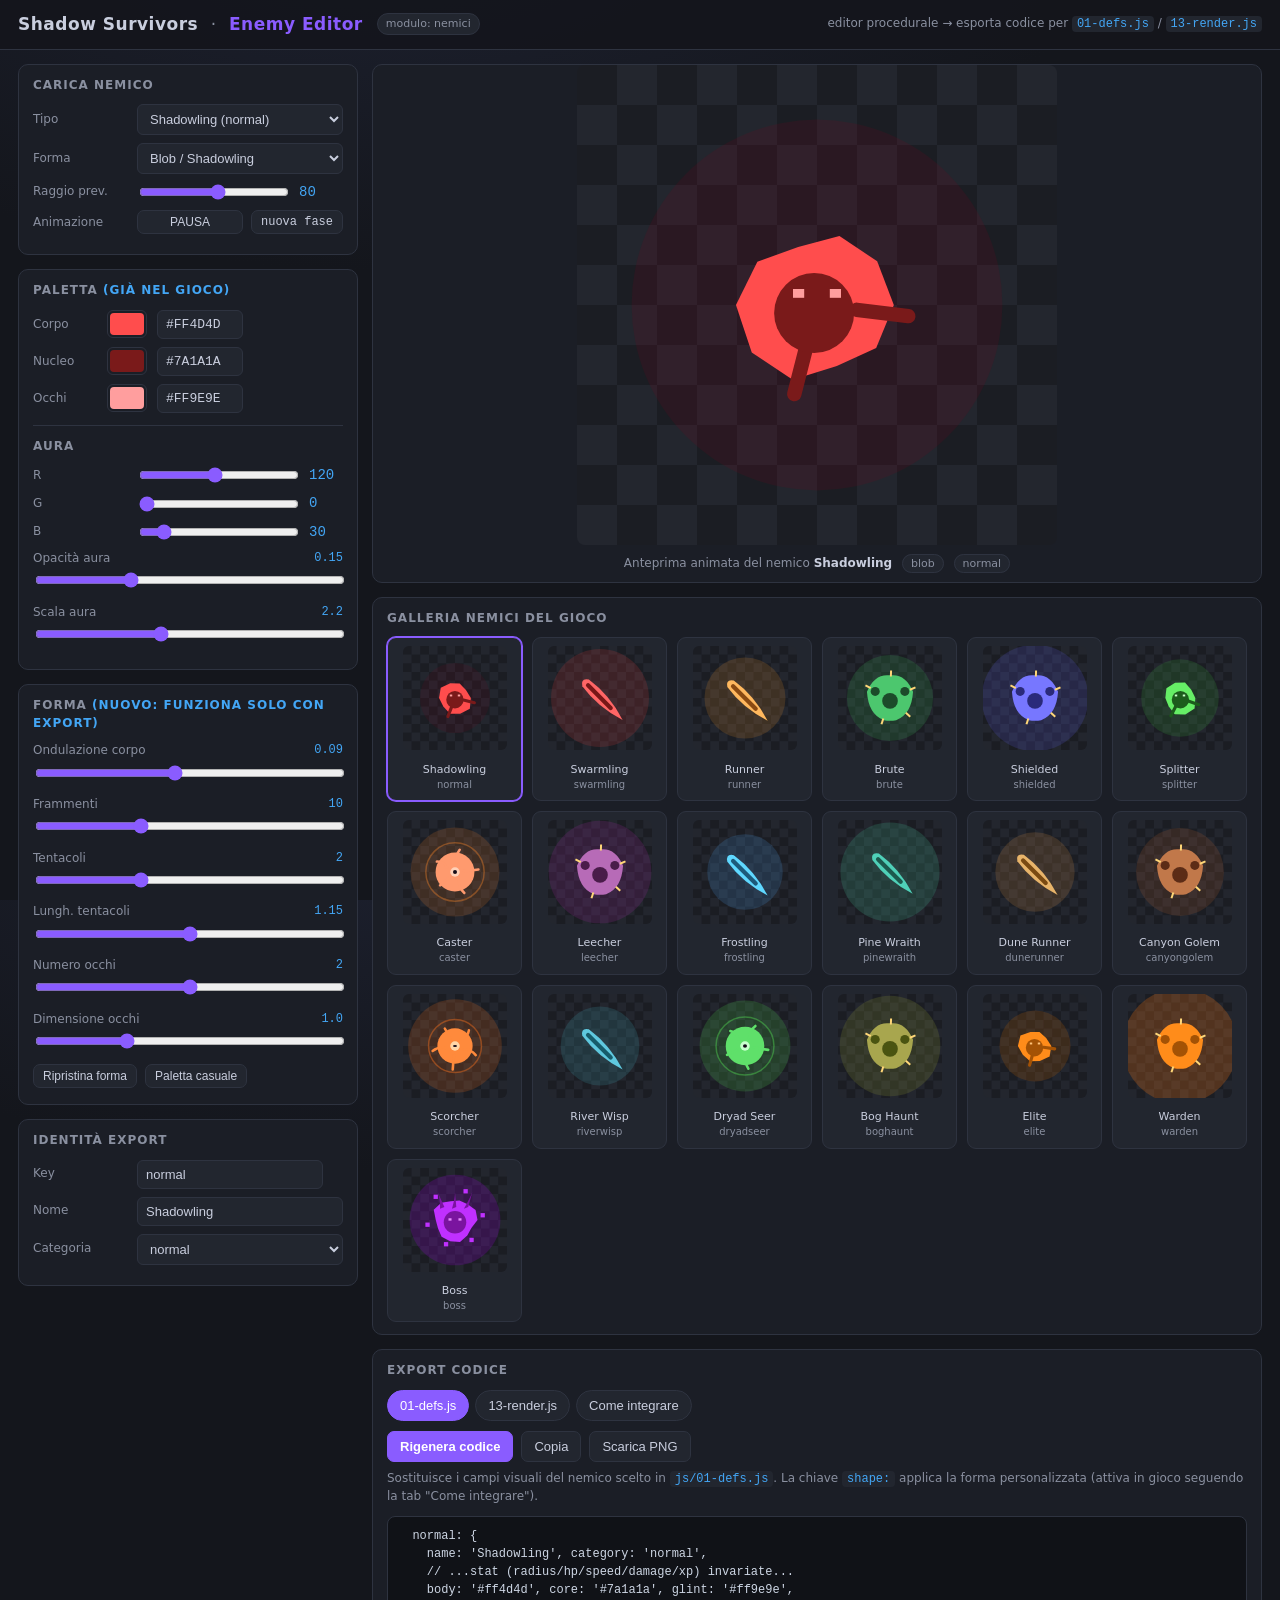
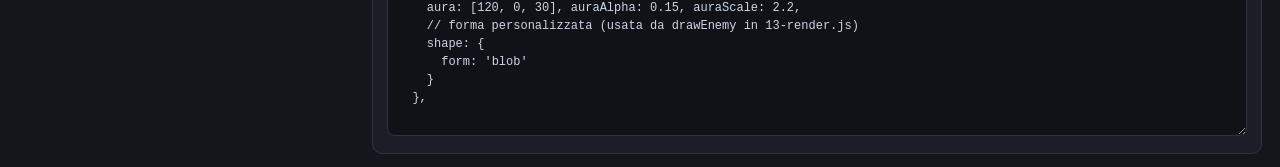
==== enemy-editor.html @ 4f344e2a "Current game build: stutter fixes, biome light tween, tree hitboxes, passive rework" ====
<!DOCTYPE html>
<html lang="it">
<head>
<meta charset="UTF-8">
<meta name="viewport" content="width=device-width, initial-scale=1.0">
<title>Shadow Survivors — Enemy Editor</title>
<style>
  :root {
    --bg: #14161c;
    --panel: #1b1e26;
    --panel2: #22262f;
    --line: #2e3340;
    --text: #c9cede;
    --dim: #8a90a0;
    --accent: #8a5cff;
    --accent2: #43a6f5;
    --good: #4cc76e;
  }
  * { box-sizing: border-box; }
  html, body { margin: 0; height: 100%; }
  body {
    background: radial-gradient(1200px 600px at 30% -10%, #1d2130, var(--bg) 60%);
    color: var(--text);
    font: 14px/1.45 "Segoe UI", system-ui, sans-serif;
  }
  header {
    display: flex; align-items: center; gap: 14px; flex-wrap: wrap;
    padding: 12px 18px;
    border-bottom: 1px solid var(--line);
    background: rgba(20,22,28,.9);
    position: sticky; top: 0; z-index: 5;
  }
  header h1 { font-size: 17px; margin: 0; font-weight: 600; letter-spacing: .5px; }
  header h1 .sep { color: var(--dim); font-weight: 400; margin: 0 6px; }
  header h1 em { font-style: normal; color: var(--accent); }
  .grow { flex: 1; }
  main { display: grid; grid-template-columns: 340px 1fr; gap: 14px; padding: 14px 18px; }
  @media (max-width: 1000px) { main { grid-template-columns: 1fr; } }
  .panel {
    background: var(--panel);
    border: 1px solid var(--line);
    border-radius: 10px;
    padding: 12px 14px;
  }
  .panel h2 {
    font-size: 12px; text-transform: uppercase; letter-spacing: 1px;
    color: var(--dim); margin: 0 0 10px; font-weight: 600;
  }
  .panel h2 b { color: var(--accent2); }
  .col-left { display: flex; flex-direction: column; gap: 14px; }
  label { display: flex; align-items: center; gap: 8px; font-size: 13px; color: var(--dim); }
  select, input[type=text], input[type=number] {
    background: var(--panel2); color: var(--text);
    border: 1px solid var(--line); border-radius: 6px;
    padding: 6px 8px; font-size: 13px; outline: none;
  }
  select:focus, input:focus { border-color: var(--accent); }
  select { min-width: 0; flex: 1; }
  .row { display: flex; gap: 8px; align-items: center; margin-bottom: 8px; }
  button {
    background: var(--panel2); color: var(--text);
    border: 1px solid var(--line); border-radius: 7px;
    padding: 7px 12px; font-size: 13px; cursor: pointer;
    transition: background .15s, border-color .15s;
  }
  button:hover { border-color: var(--accent); background: #292e3a; }
  button.primary { background: var(--accent); border-color: var(--accent); color: #fff; font-weight: 600; }
  button.primary:hover { filter: brightness(1.12); }
  button.small { padding: 4px 9px; font-size: 12px; }
  .color-row { display: flex; align-items: center; gap: 10px; margin-bottom: 8px; }
  .color-row .swatch { flex: 0 0 auto; }
  .color-row .hex { width: 86px; font-family: Consolas, monospace; text-transform: uppercase; }
  .color-row .name { width: 64px; flex: 0 0 auto; font-size: 12px; color: var(--dim); }
  input[type=color] {
    width: 40px; height: 28px; border: 1px solid var(--line); border-radius: 6px;
    background: transparent; padding: 0; cursor: pointer;
  }
  input[type=color]::-webkit-color-swatch-wrapper { padding: 2px; }
  input[type=color]::-webkit-color-swatch { border: none; border-radius: 4px; }
  .slider-row { margin-bottom: 10px; }
  .slider-row .top { display: flex; justify-content: space-between; font-size: 12px; color: var(--dim); margin-bottom: 3px; }
  .slider-row .top .val { color: var(--accent2); font-family: Consolas, monospace; }
  input[type=range] { width: 100%; accent-color: var(--accent); }
  .row .label { min-width: 96px; font-size: 12px; color: var(--dim); }
  .stage {
    background: var(--panel);
    border: 1px solid var(--line); border-radius: 10px;
    display: flex; flex-direction: column; align-items: center; gap: 10px;
  }
  #preview { border-radius: 8px; max-width: 100%; touch-action: none; }
  .stage-info { font-size: 12px; color: var(--dim); padding-bottom: 10px; }
  .stage-info b { color: var(--text); }
  .gallery { display: grid; grid-template-columns: repeat(auto-fill, minmax(120px, 1fr)); gap: 10px; }
  .gcell {
    background: var(--panel2); border: 1px solid var(--line); border-radius: 9px;
    padding: 8px; text-align: center; cursor: pointer; transition: border-color .15s;
  }
  .gcell:hover { border-color: var(--accent); }
  .gcell.sel { border-color: var(--accent); box-shadow: 0 0 0 1px var(--accent); }
  .gcell canvas { border-radius: 6px; width: 104px; height: 104px; }
  .gcell .nm { font-size: 11px; margin-top: 6px; color: var(--text); }
  .gcell .kt { font-size: 10px; color: var(--dim); }
  textarea.code {
    width: 100%; min-height: 220px; resize: vertical;
    background: #101217; color: #cdd6e4;
    border: 1px solid var(--line); border-radius: 8px;
    font: 12px/1.5 Consolas, "Cascadia Mono", monospace; padding: 10px;
  }
  textarea.code.big { min-height: 420px; }
  .tabs { display: flex; gap: 6px; margin-bottom: 10px; flex-wrap: wrap; }
  .tabs button { border-radius: 20px; }
  .tabs button.on { background: var(--accent); border-color: var(--accent); color: #fff; }
  .hint { font-size: 12px; color: var(--dim); margin: 6px 0 10px; }
  .hint code { color: var(--accent2); background: var(--panel2); padding: 1px 5px; border-radius: 4px; }
  .divider { height: 1px; background: var(--line); margin: 12px 0; }
  .badge { font-size: 11px; padding: 2px 8px; border-radius: 20px; background: var(--panel2); border: 1px solid var(--line); color: var(--dim); }
  .badge.on { color: #fff; background: var(--accent); border-color: var(--accent); }
  .set { display: flex; flex-wrap: wrap; gap: 8px; margin: 8px 0 4px; }
  .checks { display: flex; gap: 16px; margin: 6px 0; }
  .checks label { font-size: 12px; }
  .tools { display: flex; gap: 6px; flex-wrap: wrap; }
  .tools button { border-radius: 18px; padding: 5px 11px; font-size: 12px; }
  .tools button.on { background: var(--accent); border-color: var(--accent); color: #fff; }
  #phaseBtn { font-family: Consolas, monospace; }
</style>
</head>
<body>

<header>
  <h1>Shadow Survivors <span class="sep">·</span> <em>Enemy Editor</em></h1>
  <span class="badge">modulo: nemici</span>
  <span class="grow"></span>
  <span class="hint" style="margin:0">editor procedurale → esporta codice per <code>01-defs.js</code> / <code>13-render.js</code></span>
</header>

<main>
  <!-- ============ LEFT: CONTROLS ============ -->
  <div class="col-left">

    <div class="panel">
      <h2>Carica nemico</h2>
      <div class="row">
        <span class="label">Tipo</span>
        <select id="enemySel"></select>
      </div>
      <div class="row">
        <span class="label">Forma</span>
        <select id="formSel">
          <option value="blob">Blob / Shadowling</option>
          <option value="fast">Velocista (Stalker)</option>
          <option value="tank">Tank / Warden</option>
          <option value="ranged">Caster (Shade)</option>
          <option value="boss">Boss (Shadow Lord)</option>
          <option value="custom">Disegno libero (punti + cerchi)</option>
        </select>
      </div>
      <div class="row">
        <span class="label">Raggio prev.</span>
        <input id="radiusRange" type="range" min="24" max="130" step="1" value="80" style="flex:1">
        <span class="val" id="radiusVal" style="color:var(--accent2);font-family:Consolas,monospace;width:44px"></span>
      </div>
      <div class="row">
        <span class="label">Animazione</span>
        <button id="pauseBtn" class="small" style="flex:1">PAUSA</button>
        <button id="phaseBtn" class="small">nuova fase</button>
      </div>
    </div>

    <div class="panel">
      <h2>Paletta <b>(già nel gioco)</b></h2>
      <div class="color-row">
        <span class="name">Corpo</span>
        <input type="color" id="cBody"><input type="text" class="hex" id="hBody" maxlength="9">
      </div>
      <div class="color-row">
        <span class="name">Nucleo</span>
        <input type="color" id="cCore"><input type="text" class="hex" id="hCore" maxlength="9">
      </div>
      <div class="color-row">
        <span class="name">Occhi</span>
        <input type="color" id="cGlint"><input type="text" class="hex" id="hGlint" maxlength="9">
      </div>

      <div class="divider"></div>
      <h2>Aura</h2>
      <div class="row">
        <span class="label">R</span>
        <input id="aR" type="range" min="0" max="255" step="1" style="flex:1"><span class="val" id="aRV" style="font-family:Consolas,monospace;color:var(--accent2);width:34px"></span>
      </div>
      <div class="row">
        <span class="label">G</span>
        <input id="aG" type="range" min="0" max="255" step="1" style="flex:1"><span class="val" id="aGV" style="font-family:Consolas,monospace;color:var(--accent2);width:34px"></span>
      </div>
      <div class="row">
        <span class="label">B</span>
        <input id="aB" type="range" min="0" max="255" step="1" style="flex:1"><span class="val" id="aBV" style="font-family:Consolas,monospace;color:var(--accent2);width:34px"></span>
      </div>
      <div class="slider-row">
        <div class="top"><span>Opacità aura</span><span class="val" id="aAlphaV"></span></div>
        <input id="aAlpha" type="range" min="0" max="0.5" step="0.01" value="0.18">
      </div>
      <div class="slider-row">
        <div class="top"><span>Scala aura</span><span class="val" id="aScaleV"></span></div>
        <input id="aScale" type="range" min="1" max="4" step="0.1" value="2.2">
      </div>
    </div>

    <div class="panel" id="shapePanel">
      <h2>Forma <b>(nuovo: funziona solo con export)</b></h2>
      <div id="shapeCtrls"></div>
      <div class="set">
        <button id="resetFormBtn" class="small">Ripristina forma</button>
        <button id="randPalBtn" class="small">Paletta casuale</button>
      </div>
    </div>

    <div class="panel" id="designPanel" style="display:none">
      <h2>Disegno libero <b>(punti + forme)</b></h2>
      <div class="tools">
        <button data-tool="select" class="tool on">Sposta</button>
        <button data-tool="poly" class="tool">Aggiungi punto</button>
        <button data-tool="circle" class="tool">Cerchio</button>
        <button data-tool="ellipse" class="tool">Ellisse</button>
        <button data-tool="erase" class="tool">Cancella</button>
      </div>
      <div class="row" style="margin-top:10px">
        <span class="label">Snap griglia</span>
        <select id="snapSel" style="flex:1">
          <option value="0">No</option>
          <option value="0.1">0.1</option>
          <option value="0.25" selected>0.25</option>
          <option value="0.5">0.5</option>
        </select>
      </div>
      <div class="row">
        <span class="label">Liscio</span>
        <select id="smoothSel" style="flex:1">
          <option value="0">Spigoloso</option>
          <option value="1" selected>Morbido</option>
          <option value="2">Molto morbido</option>
        </select>
      </div>
      <div class="set">
        <button id="undoBtn" class="small">Annulla (Ctrl+Z)</button>
        <button id="dupBtn" class="small">Duplica</button>
        <button id="flipHBtn" class="small">Flip H</button>
        <button id="flipVBtn" class="small">Flip V</button>
        <button id="rotBtn" class="small">Ruota 15°</button>
      </div>

      <hr style="margin:12px 0;border:none;border-top:1px solid var(--line)">

      <div class="row">
        <span class="label">Stile di</span>
        <b id="selInfo" style="flex:1;color:var(--accent2);text-transform:capitalize">—</b>
      </div>
      <div class="row">
        <span class="label">Riempimento</span>
        <select id="fillSel" style="flex:1" disabled>
          <option value="body">Corpo</option>
          <option value="core">Nucleo</option>
          <option value="glint">Occhi</option>
          <option value="none">Nessuno</option>
          <option value="hex">Esadecimale…</option>
        </select>
        <input type="color" id="fillHex" value="#7a4cff" style="display:none;width:34px;height:26px;padding:0">
      </div>
      <div class="row">
        <span class="label">Opacità</span>
        <input id="fillARange" type="range" min="5" max="100" step="5" value="100" style="flex:1" disabled>
        <span class="val" id="fillAVal" style="font-family:Consolas,monospace">100%</span>
      </div>
      <div class="row">
        <span class="label">Bordo</span>
        <select id="strokeSel" style="flex:1" disabled>
          <option value="none">Nessuno</option>
          <option value="body">Corpo</option>
          <option value="core">Nucleo</option>
          <option value="glint">Occhi</option>
          <option value="hex">Esadecimale…</option>
        </select>
        <input type="color" id="strokeHex" value="#ffffff" style="display:none;width:34px;height:26px;padding:0">
      </div>
      <div class="row">
        <span class="label">Spessore</span>
        <input id="strokeWRange" type="range" min="1" max="10" step="0.5" value="2" style="flex:1" disabled>
        <span class="val" id="strokeWVal" style="font-family:Consolas,monospace">2</span>
      </div>
      <div class="row" id="rotRow" style="display:none">
        <span class="label">Rotazione</span>
        <input id="rotRange" type="range" min="0" max="360" step="5" value="0" style="flex:1" disabled>
        <span class="val" id="rotVal" style="font-family:Consolas,monospace">0°</span>
      </div>
      <div class="row">
        <span class="label">Ordine</span>
        <button id="backBtn" class="small" disabled>Dietro</button>
        <button id="frontBtn" class="small" disabled>Davanti</button>
        <button id="behindBtn" class="small" disabled>Dietro corpo</button>
      </div>
      <div class="set">
        <button id="clearBtn" class="small">Svuota disegno</button>
        <button id="sampleBtn" class="primary small">Carica esempio</button>
      </div>
      <p class="hint" style="margin:10px 0 0">
        Trascina punti e forme. Sul <b>bordo</b> di una forma lo ridimensioni; per le
        ellissi c'è la <b>maniglia di rotazione</b> in alto. <b>Frecce</b>: sposta di
        poco, <b>Ctrl+Z</b>: annulla. Clicca dentro il poligono per stilizzarlo.
        Coordinate in <code>unità di raggio</code> del nemico.
      </p>
    </div>

    <div class="panel">
      <h2>Identità export</h2>
      <div class="row"><span class="label">Key</span><input id="outKey" type="text" value="myenemy" placeholder="es. myenemy"></div>
      <div class="row"><span class="label">Nome</span><input id="outName" type="text" value="My Enemy" style="flex:1"></div>
      <div class="row"><span class="label">Categoria</span>
        <select id="outCat">
          <option>normal</option><option>elite</option><option>warden</option><option>boss</option>
        </select>
      </div>
    </div>
  </div>

  <!-- ============ RIGHT: STAGE + EXPORT ============ -->
  <div style="display:flex;flex-direction:column;gap:14px;min-width:0">
    <div class="stage">
      <canvas id="preview" width="480" height="480" style="width:100%;max-width:560px;aspect-ratio:1"></canvas>
      <div class="stage-info">
        Anteprima animata del nemico <b id="stageName"></b>
        <span id="stageForm" class="badge" style="margin-left:6px">blob</span>
        <span id="stageKey" class="badge" style="margin-left:6px"></span>
      </div>
    </div>

    <div class="panel">
      <h2>Galleria nemici del gioco</h2>
      <div class="gallery" id="gallery"></div>
    </div>

    <div class="panel">
      <h2>Export codice</h2>
      <div class="tabs">
        <button data-tab="def" class="on">01-defs.js</button>
        <button data-tab="func">13-render.js</button>
        <button data-tab="how">Come integrare</button>
      </div>
      <div class="set" style="margin-bottom:8px">
        <button id="regenBtn" class="primary">Rigenera codice</button>
        <button id="copyBtn">Copia</button>
        <button id="pngBtn">Scarica PNG</button>
      </div>
      <div data-pane="def">
        <p class="hint">Sostituisce i campi visuali del nemico scelto in <code>js/01-defs.js</code>. La chiave <code>shape:</code> applica la forma personalizzata (attiva in gioco seguendo la tab "Come integrare").</p>
        <textarea id="codeDef" class="code" readonly spellcheck="false"></textarea>
      </div>
      <div data-pane="func" style="display:none">
        <p class="hint">Funzione completa <code>drawEnemy</code> + default per ogni forma: da incollare a livello top in <code>js/13-render.js</code>.</p>
        <textarea id="codeFunc" class="code big" readonly spellcheck="false"></textarea>
      </div>
      <div data-pane="how" style="display:none">
        <p class="hint">Passi di integrazione per avere la forma personalizzata <b>dentro il gioco</b> (la paletta da sola non basta se cambi la forma).</p>
        <textarea id="codeHow" class="code big" readonly spellcheck="false"></textarea>
      </div>
    </div>
  </div>
</main>

<script>
"use strict";
/* ==========================================================================
   SHADOW SURVIVORS — ENEMY EDITOR
   Replica il rendering procedural dei nemici di js/13-render.js in un editor
   stand-alone. Carica le palette reali da js/01-defs.js e permette di
   modificarle + modificare le proporzioni della forma, esportando il codice.
   ========================================================================== */

/* ---------- dati reali dei nemici (da js/01-defs.js) ---------- */
const ENEMY_ROSTER = [
  { key:'normal',     name:'Shadowling',  type:'normal', cat:'normal',
    body:'#ff4d4d', core:'#7a1a1a', glint:'#ff9e9e', aura:[120,0,30],   aa:0.15, as:2.2 },
  { key:'swarmling',  name:'Swarmling',   type:'normal', cat:'normal',
    body:'#ff6666', core:'#771717', glint:'#ffc1c1', aura:[200,60,60],  aa:0.18, as:2.6 },
  { key:'runner',     name:'Runner',      type:'normal', cat:'normal',
    body:'#ffb85e', core:'#8a4a12', glint:'#ffe3c0', aura:[220,140,40], aa:0.18, as:2.3 },
  { key:'brute',      name:'Brute',       type:'normal', cat:'normal',
    body:'#4cc76e', core:'#1c4a2a', glint:'#b8ffc9', aura:[60,190,90],  aa:0.18, as:2.2 },
  { key:'shielded',   name:'Shielded',    type:'normal', cat:'normal',
    body:'#7777ff', core:'#2a2a7a', glint:'#c9c9ff', aura:[90,90,220],  aa:0.18, as:2.4 },
  { key:'splitter',   name:'Splitter',    type:'normal', cat:'normal',
    body:'#66ee66', core:'#1c5c1c', glint:'#c8ffc8', aura:[60,200,60],  aa:0.16, as:2.4 },
  { key:'caster',     name:'Caster',      type:'normal', cat:'normal',
    body:'#ff9a6e', core:'#7a2a14', glint:'#ffd1b8', aura:[220,120,40], aa:0.18, as:2.4 },
  { key:'leecher',    name:'Leecher',     type:'normal', cat:'normal',
    body:'#b76bb7', core:'#4a1c4a', glint:'#eec1ee', aura:[160,40,160], aa:0.18, as:2.4 },
  { key:'frostling',  name:'Frostling',   type:'normal', cat:'normal',
    body:'#5fd8ff', core:'#1d5a7a', glint:'#d6f4ff', aura:[80,170,255], aa:0.18, as:2.3 },
  { key:'pinewraith', name:'Pine Wraith', type:'normal', cat:'normal',
    body:'#4fd0b8', core:'#1c5a4e', glint:'#c7fff0', aura:[70,190,150], aa:0.18, as:2.6 },
  { key:'dunerunner', name:'Dune Runner', type:'normal', cat:'normal',
    body:'#e8b46a', core:'#7a4a12', glint:'#ffe6c0', aura:[220,150,70], aa:0.18, as:2.3 },
  { key:'canyongolem',name:'Canyon Golem',type:'normal', cat:'normal',
    body:'#c1784a', core:'#5c2c16', glint:'#ffd1a8', aura:[180,100,50], aa:0.18, as:2.2 },
  { key:'scorcher',   name:'Scorcher',    type:'normal', cat:'normal',
    body:'#ff8a3c', core:'#7a2208', glint:'#ffd7a8', aura:[240,110,30], aa:0.18, as:2.4 },
  { key:'riverwisp',  name:'River Wisp',  type:'normal', cat:'normal',
    body:'#5fc8de', core:'#175c6a', glint:'#c9f4ff', aura:[70,180,200], aa:0.18, as:2.4 },
  { key:'dryadseer',  name:'Dryad Seer',  type:'normal', cat:'normal',
    body:'#5fe06a', core:'#1c5c24', glint:'#c8ffce', aura:[80,210,80],  aa:0.18, as:2.4 },
  { key:'boghaunt',   name:'Bog Haunt',   type:'normal', cat:'normal',
    body:'#a8a64e', core:'#4a5411', glint:'#eef2b8', aura:[150,160,50], aa:0.18, as:2.4 },
  { key:'elite',      name:'Elite',       type:'elite', cat:'elite',
    body:'#ff8c1a', core:'#a35205', glint:'#ffc37a', aura:[200,100,0],  aa:0.20, as:2.2 },
  { key:'warden',     name:'Warden',      type:'warden', cat:'warden',
    body:'#ff8c1a', core:'#a35205', glint:'#ffe0ae', aura:[255,120,20], aa:0.22, as:2.6 },
  { key:'boss',       name:'Boss',        type:'boss', cat:'boss',
    body:'#c030ff', core:'#7a149f', glint:'#e78aff', aura:[140,0,200],  aa:0.25, as:2.2 }
];

/* Le liste di "kind" che definiscono la forma in js/13-render.js */
const FORM_KINDS = {
  fast:   ['runner','dunerunner','swarmling','pinewraith','riverwisp','frostling'],
  tank:   ['brute','canyongolem','shielded','leecher','boghaunt'],
  ranged: ['caster','scorcher','dryadseer']
};
function defaultForm(kind, type) {
  if (type === 'boss') return 'boss';
  if (type === 'warden') return 'tank';
  if (FORM_KINDS.fast.indexOf(kind) >= 0) return 'fast';
  if (FORM_KINDS.tank.indexOf(kind) >= 0) return 'tank';
  if (FORM_KINDS.ranged.indexOf(kind) >= 0) return 'ranged';
  return 'blob';
}

/* ---------- default per forma (stessi vincoli del render del gioco) ---------- */
const FORM_DEFAULTS = {
  blob:   { lumps:0.09, segments:10, tendrils:2, tendrilLen:1.15, eyes:2, eyeSize:1 },
  fast:   { nose:1.8, tail:1.55, width:0.48, tailW:0.26, spine:1, eyeSize:1, angle:0.785 },
  tank:   { spikes:5, studs:1, coreSize:0.38, crownLen:7, crownColor:'#ffd778' },
  ranged: { tendrils:5, tendrilLen:1.2, halo:1, eyeSize:1, blink:1 },
  boss:   { horns:3, hornLen:1.28, hornCurl:0.25, hornW:0.14, coreSize:0.52, shards:6, eyes:2, lumps:0.10, lumps2:0.05 },
  custom: {}
};
const FORM_RADIUS = { blob:80, fast:82, tank:95, ranged:84, boss:100, custom:90 };

/* ---------- slider configurabili per forma ---------- */
const SHAPE_SLIDERS = {
  blob: [
    ['lumps','Ondulazione corpo',0,0.2,0.01,2],
    ['segments','Frammenti',6,18,1,0],
    ['tendrils','Tentacoli',0,6,1,0],
    ['tendrilLen','Lungh. tentacoli',0.3,2,0.05,2],
    ['eyes','Numero occhi',0,4,1,0],
    ['eyeSize','Dimensione occhi',0.2,3,0.1,1]
  ],
  fast: [
    ['nose','Naso (punta)',1,3,0.1,1],
    ['tail','Lunghezza coda',0.4,3,0.1,1],
    ['width','Larghezza',0.2,1,0.01,2],
    ['tailW','Apertura coda',0.1,0.7,0.01,2],
    ['spine','Spina dorsale',0,1,1,0],
    ['eyeSize','Dimensione occhi',0.2,3,0.1,1],
    ['angle','Angolo (in editor)',0,6.283,0.01,2]
  ],
  tank: [
    ['spikes','Picchi corona',0,9,1,0],
    ['crownLen','Lungh. picchi',3,24,1,0],
    ['coreSize','Nucleo petto',0.1,0.8,0.01,2],
    ['studs','Stud spallacci',0,1,1,0]
  ],
  ranged: [
    ['tendrils','Tentacoli',0,10,1,0],
    ['tendrilLen','Lungh. tentacoli',0.5,2.5,0.05,2],
    ['halo','Alone',0,1,1,0],
    ['eyeSize','Dimensione occhio',0.2,3,0.1,1],
    ['blink','Battito occhio',0,1,1,0]
  ],
  boss: [
    ['horns','Corni',0,7,1,0],
    ['hornLen','Lungh. corni',0.6,2.2,0.05,2],
    ['hornCurl','Curvatura corni',0,0.8,0.01,2],
    ['hornW','Spessore corni',0.05,0.4,0.01,2],
    ['coreSize','Nucleo cuore',0.2,1,0.01,2],
    ['lumps','Ondulazione',0,0.25,0.01,2],
    ['shards','Schegge orbitali',0,12,1,0],
    ['eyes','Numero occhi',0,4,1,0]
  ]
};

/* ==========================================================================
   drawEnemy — identica alla logica di js/13-render.js ma parametrizzata.
   Viene esportata via toString(): restare autocontenuta (nessuna variabile
   esterna, niente template literal).
   ========================================================================== */
function drawEnemy(ctx, sx, sy, R, t, eph, P) {
  var PI2 = Math.PI * 2;

  /* -- aurea soffusa (copre sempre: in gioco è gated da GFX.enemyFx) -- */
  if (P.auraAlpha > 0 && P.auraScale > 0) {
    var pulse = 1 + 0.08 * Math.sin(t * 0.003 + eph);
    ctx.globalAlpha = P.auraAlpha * pulse;
    ctx.fillStyle = 'rgb(' + P.aura[0] + ',' + P.aura[1] + ',' + P.aura[2] + ')';
    ctx.beginPath();
    ctx.arc(sx, sy, R * P.auraScale * pulse, 0, PI2);
    ctx.fill();
    ctx.globalAlpha = 1;
  }

  var body = P.body, core = P.core, glint = P.glint;

  /* occhi simmetrici: es = size, gap = distanza in R, xoff in R */
  function drawEyes(n, yoff, es, gap, xoff) {
    var count = Math.max(0, Math.round(n || 0));
    if (!count) return;
    ctx.fillStyle = glint;
    var w = R * 0.14 * (es || 1);
    var h = R * 0.11 * (es || 1);
    for (var i = 0; i < count; i++) {
      var off = count === 1 ? 0 : (i - (count - 1) / 2);
      var ex = sx + off * R * (gap || 0.46) + (xoff || 0) * R;
      ctx.fillRect(ex - w / 2, sy + yoff * R, w, h);
    }
  }

  /* arrotondamento Chaikin: smussa il poligono, resta in unità di raggio R */
  function chaikin(pts, iter) {
    var p = pts, k, i, a, b, out;
    for (k = 0; k < iter; k++) {
      if (p.length < 3) break;
      out = [];
      for (i = 0; i < p.length; i++) {
        a = p[i]; b = p[(i + 1) % p.length];
        out.push([a[0] * 0.75 + b[0] * 0.25, a[1] * 0.75 + b[1] * 0.25]);
        out.push([a[0] * 0.25 + b[0] * 0.75, a[1] * 0.25 + b[1] * 0.75]);
      }
      p = out;
    }
    return p;
  }

  /* disegno libero: poligono + forme (cerchi/ellissi), unità di R.
     Ogni forma: {t:'c'|'e', x,y, r | rx,ry,rot, fill,fillA,stroke,strokeW,strokeA,behind}
     polyStyle del poligono: {fill,fillA,stroke,strokeW,strokeA} */
  function colResolve(src, bC, cC, gC) {
    if (!src || src === 'none') return null;
    if (src === 'body') return bC;
    if (src === 'core') return cC;
    if (src === 'glint') return gC;
    return src;
  }

  function drawGeom() {
    var poly = P.geom.poly || [];
    var shp = P.geom.shapes || [];
    var sm = Math.max(0, Math.min(3, Math.round(P.geom.smooth || 1)));
    var ps = P.geom.polyStyle || {};
    var pFill = colResolve(ps.fill, body, core, glint);
    var pStk = colResolve(ps.stroke, body, core, glint);

    function drawShape(sh) {
      var fl = colResolve(sh.fill, body, core, glint);
      var st = colResolve(sh.stroke, body, core, glint);
      var alphaF = sh.fillA != null ? sh.fillA : 1;
      var alphaS = sh.strokeA != null ? sh.strokeA : 1;
      var rot = sh.rot ? sh.rot * Math.PI / 180 : 0;
      if (sh.t === 'e') {
        ctx.save();
        ctx.translate(sx + sh.x * R, sy + sh.y * R);
        ctx.rotate(rot);
        if (fl) { ctx.globalAlpha = alphaF; ctx.fillStyle = fl;
          ctx.beginPath(); ctx.ellipse(0, 0, Math.max(0.04, sh.rx) * R, Math.max(0.04, sh.ry) * R, 0, 0, PI2); ctx.fill(); }
        ctx.globalAlpha = 1;
        if (st) { ctx.globalAlpha = alphaS; ctx.strokeStyle = st; ctx.lineWidth = (sh.strokeW || 1.5);
          ctx.beginPath(); ctx.ellipse(0, 0, Math.max(0.04, sh.rx) * R, Math.max(0.04, sh.ry) * R, 0, 0, PI2); ctx.stroke(); }
        ctx.globalAlpha = 1;
        ctx.restore();
      } else {
        var rr = Math.max(0.04, sh.r || 0.1);
        if (fl) { ctx.globalAlpha = alphaF; ctx.fillStyle = fl;
          ctx.beginPath(); ctx.arc(sx + sh.x * R, sy + sh.y * R, rr * R, 0, PI2); ctx.fill(); }
        ctx.globalAlpha = 1;
        if (st) { ctx.globalAlpha = alphaS; ctx.strokeStyle = st; ctx.lineWidth = (sh.strokeW || 1.5);
          ctx.beginPath(); ctx.arc(sx + sh.x * R, sy + sh.y * R, rr * R, 0, PI2); ctx.stroke(); }
        ctx.globalAlpha = 1;
      }
    }

    for (var b = 0; b < shp.length; b++) if (shp[b].behind) drawShape(shp[b]);
    if (poly.length >= 2) {
      var pp = chaikin(poly, sm);
      ctx.beginPath();
      ctx.moveTo(sx + pp[0][0] * R, sy + pp[0][1] * R);
      for (var i = 1; i < pp.length; i++) ctx.lineTo(sx + pp[i][0] * R, sy + pp[i][1] * R);
      ctx.closePath();
      if (pFill) { ctx.globalAlpha = ps.fillA != null ? ps.fillA : 1; ctx.fillStyle = pFill; ctx.fill(); }
      ctx.globalAlpha = 1;
      if (pStk) { ctx.globalAlpha = ps.strokeA != null ? ps.strokeA : 1; ctx.strokeStyle = pStk;
        ctx.lineWidth = ps.strokeW || 2; ctx.stroke(); }
      ctx.globalAlpha = 1;
    }
    for (var f = 0; f < shp.length; f++) if (!shp[f].behind) drawShape(shp[f]);
  }

  if (P.geom && ((P.geom.poly && P.geom.poly.length > 0) || (P.geom.shapes && P.geom.shapes.length > 0))) {
    drawGeom();
  } else if (P.form === 'boss') {
    /* SHADOW LORD: massa irregolare con corni alti e schegge orbitali */
    var bp = 1 + 0.06 * Math.sin(t * 0.003 + eph);
    ctx.fillStyle = body;
    ctx.beginPath();
    for (var bi = 0; bi <= 14; bi++) {
      var ba = PI2 / 14 * bi;
      var bl = R * ((P.lumps || 0.10) * Math.sin(ba * 3 + eph * 1.7) + (P.lumps2 || 0.05) * Math.sin(ba * 5 - t * 0.002 + eph));
      var br2 = R * 1.0 + bl;
      var bxx = sx + Math.cos(ba) * br2 * bp;
      var byy = sy + Math.sin(ba) * br2 * bp;
      if (bi === 0) ctx.moveTo(bxx, byy); else ctx.lineTo(bxx, byy);
    }
    ctx.closePath();
    ctx.fill();
    ctx.fillStyle = core;
    ctx.beginPath();
    ctx.arc(sx, sy + R * 0.10, R * (P.coreSize || 0.52), 0, PI2);
    ctx.fill();
    var nH = Math.max(0, Math.round(P.horns || 3));
    for (var hi = 0; hi < nH; hi++) {
      var ux = nH === 1 ? 0 : -0.55 + (1.1 * hi) / (nH - 1);
      var hx = sx + ux * R;
      var lean = ux * (P.hornCurl || 0.25);
      ctx.fillStyle = core;
      ctx.beginPath();
      ctx.moveTo(hx - R * (P.hornW || 0.14), sy - R * 0.52);
      ctx.quadraticCurveTo(hx + lean * R, sy - R * 1.0, hx + ux * R * 0.45, sy - R * (P.hornLen || 1.28));
      ctx.lineTo(hx + R * (P.hornW || 0.14) * 0.43, sy - R * 0.6);
      ctx.closePath();
      ctx.fill();
    }
    drawEyes(P.eyes, -0.08, 1, 0, 0);
    var nS = Math.max(0, Math.round(P.shards || 6));
    if (nS > 0) {
      ctx.fillStyle = body;
      for (var si = 0; si < nS; si++) {
        var sa = eph + t * 0.0005 + si * (PI2 / nS);
        var sf = R * (1.3 + 0.12 * Math.sin(t * 0.002 + si));
        var sxx = sx + Math.cos(sa) * sf;
        var syy = sy + Math.sin(sa) * sf;
        var ss = 3 + R * 0.06;
        ctx.fillRect(sxx - ss * 0.5, syy - ss * 0.5, ss, ss);
      }
    }
  } else if (P.form === 'tank') {
    /* WARDEN / tank pesante: spalle larghe, stud, corona di picchi */
    ctx.fillStyle = body;
    ctx.beginPath();
    ctx.moveTo(sx, sy - R * 1.1);
    ctx.quadraticCurveTo(sx + R * 0.75, sy - R * 1.2, sx + R * 1.12, sy - R * 0.30);
    ctx.quadraticCurveTo(sx + R * 1.05, sy + R * 0.80, sx + R * 0.30, sy + R * 1.08);
    ctx.quadraticCurveTo(sx, sy + R * 1.14, sx - R * 0.30, sy + R * 1.08);
    ctx.quadraticCurveTo(sx - R * 1.05, sy + R * 0.80, sx - R * 1.12, sy - R * 0.30);
    ctx.quadraticCurveTo(sx - R * 0.75, sy - R * 1.2, sx, sy - R * 1.1);
    ctx.closePath();
    ctx.fill();
    if (P.studs) {
      ctx.fillStyle = core;
      ctx.beginPath();
      ctx.arc(sx - R * 0.72, sy - R * 0.32, R * 0.22, 0, PI2);
      ctx.fill();
      ctx.beginPath();
      ctx.arc(sx + R * 0.72, sy - R * 0.32, R * 0.22, 0, PI2);
      ctx.fill();
    }
    ctx.fillStyle = core;
    ctx.beginPath();
    ctx.arc(sx, sy + R * 0.14, R * (P.coreSize || 0.38), 0, PI2);
    ctx.fill();
    var nP = Math.max(0, Math.round(P.spikes || 5));
    if (nP > 0) {
      ctx.strokeStyle = P.crownColor || '#ffd778';
      ctx.lineWidth = 2;
      for (var pi = 0; pi < nP; pi++) {
        var pa = -Math.PI * 0.85 + pi * (Math.PI * 1.45 / Math.max(1, nP - 1));
        ctx.beginPath();
        ctx.moveTo(sx + Math.cos(pa) * (R + 1), sy + Math.sin(pa) * (R + 1));
        ctx.lineTo(sx + Math.cos(pa) * (R + (P.crownLen || 7)), sy + Math.sin(pa) * (R + (P.crownLen || 7)));
        ctx.stroke();
      }
    }
  } else if (P.form === 'fast') {
    /* STALKER: lama affusolata direzionale */
    var bob = Math.sin(t * 0.009 + eph) * R * 0.05;
    var ang = P.faceA != null ? P.faceA : P.angle;
    ctx.save();
    ctx.translate(sx, sy + bob);
    ctx.rotate(ang);
    var ns = R * (P.nose || 1.8);
    var tl = R * (P.tail || 1.55);
    var hw = R * (P.width || 0.48);
    var tw = R * (P.tailW || 0.26);
    ctx.fillStyle = body;
    ctx.beginPath();
    ctx.moveTo(ns, 0);
    ctx.quadraticCurveTo(R * 0.3, -hw, -tl * 0.74, -tw);
    ctx.quadraticCurveTo(-tl, 0, -tl * 0.74, tw);
    ctx.quadraticCurveTo(R * 0.3, hw, ns, 0);
    ctx.closePath();
    ctx.fill();
    if (P.spine) {
      ctx.strokeStyle = core;
      ctx.lineWidth = R * 0.24;
      ctx.lineCap = 'round';
      ctx.beginPath();
      ctx.moveTo(R * 0.85, 0);
      ctx.lineTo(-R * 0.95, 0);
      ctx.stroke();
      ctx.lineCap = 'butt';
    }
    drawEyes(1, -0.07, P.eyeSize, 0, 0.8);
    ctx.restore();
  } else if (P.form === 'ranged') {
    /* SHADE: guardiano fluttuante con alone, tentacoli, occhio che sbatte */
    var rp = 1 + Math.sin(t * 0.004 + eph) * 0.07;
    if (P.halo) {
      ctx.strokeStyle = 'rgba(' + P.aura[0] + ',' + P.aura[1] + ',' + P.aura[2] + ',0.45)';
      ctx.lineWidth = 1.5;
      ctx.beginPath();
      ctx.arc(sx, sy, R * 1.5 * rp, 0, PI2);
      ctx.stroke();
    }
    ctx.fillStyle = body;
    ctx.beginPath();
    ctx.arc(sx, sy, R * rp, 0, PI2);
    ctx.fill();
    var nT = Math.max(0, Math.round(P.tendrils || 5));
    if (nT > 0) {
      ctx.strokeStyle = body;
      ctx.lineWidth = Math.max(1.5, R * 0.14);
      ctx.lineCap = 'round';
      for (var ti = 0; ti < nT; ti++) {
        var ta = eph + ti * (PI2 / nT) + t * 0.0004;
        var sw = Math.sin(t * 0.004 + ti * 2.1) * R * 0.22;
        var tR = R * (P.tendrilLen || 1.2) * (1 + 0.08 * Math.sin(t * 0.003 + ti));
        ctx.beginPath();
        ctx.moveTo(sx + Math.cos(ta) * R * 0.5, sy + Math.sin(ta) * R * 0.5);
        ctx.quadraticCurveTo(
          sx + Math.cos(ta) * R * 0.85 + Math.cos(ta + 1.4) * sw,
          sy + Math.sin(ta) * R * 0.85 + Math.sin(ta + 1.4) * sw,
          sx + Math.cos(ta) * tR, sy + Math.sin(ta) * tR
        );
        ctx.stroke();
      }
      ctx.lineCap = 'butt';
    }
    ctx.fillStyle = glint;
    ctx.beginPath();
    ctx.arc(sx, sy, R * 0.26 * (P.eyeSize || 1), 0, PI2);
    ctx.fill();
    if (P.blink) {
      var bl = Math.max(0.12, Math.abs(Math.sin(t * 0.002 + eph)));
      ctx.fillStyle = '#140b18';
      ctx.beginPath();
      ctx.ellipse(sx, sy, R * 0.11, Math.max(1, R * 0.11 * bl), 0, 0, PI2);
      ctx.fill();
    }
  } else {
    /* SHADOWLING: blob organico con tentacoli e paio di occhi */
    var sway = Math.sin(t * 0.006 + eph);
    ctx.fillStyle = body;
    ctx.beginPath();
    var seg = Math.max(3, Math.round(P.segments || 10));
    for (var gi = 0; gi <= seg; gi++) {
      var ga = PI2 / seg * gi;
      var lump = R * ((P.lumps || 0.09) * Math.sin(ga * 2 + eph) + 0.05 * Math.sin(ga * 4 - t * 0.004));
      var gr = R * (0.92 + 0.04 * Math.sin(ga + sway)) + lump;
      var gxx = sx + Math.cos(ga) * gr;
      var gyy = sy + Math.sin(ga) * gr;
      if (gi === 0) ctx.moveTo(gxx, gyy); else ctx.lineTo(gxx, gyy);
    }
    ctx.closePath();
    ctx.fill();
    var nTe = Math.max(0, Math.round(P.tendrils || 2));
    if (nTe > 0) {
      ctx.strokeStyle = core;
      ctx.lineWidth = Math.max(2, R * 0.18);
      ctx.lineCap = 'round';
      for (var tei = 0; tei < nTe; tei++) {
        var frac = nTe === 1 ? 0.5 : tei / (nTe - 1);
        var tba = (0.25 + 1.7 * frac) + sway * 0.18;
        var tlen = R * (P.tendrilLen || 1.15);
        ctx.beginPath();
        ctx.moveTo(sx + Math.cos(tba) * R * 0.5, sy + Math.sin(tba) * R * 0.5);
        ctx.quadraticCurveTo(
          sx + Math.cos(tba) * R * 0.85, sy + Math.sin(tba) * R * 0.85,
          sx + Math.cos(tba) * tlen, sy + Math.sin(tba) * tlen
        );
        ctx.stroke();
      }
      ctx.lineCap = 'butt';
    }
    ctx.fillStyle = core;
    ctx.beginPath();
    ctx.arc(sx + sway * R * 0.05, sy + R * 0.10, R * 0.5, 0, PI2);
    ctx.fill();
    drawEyes(P.eyes, -0.20, P.eyeSize, 0.46, 0);
  }
  ctx.globalAlpha = 1;
}

/* ==========================================================================
   enemyShapeParams — la versione "in gioco": palette dal def dell'entità
   (fields copiati alla spawn in 07-entities.js) + forma da e.shape.
   ========================================================================== */
var ENEMY_SHAPE_DEFAULTS = { blob: {}, fast: {}, tank: {}, ranged: {}, boss: {}, custom: {} };
((function () {
  var forms = Object.keys(FORM_DEFAULTS);
  for (var i = 0; i < forms.length; i++) {
    ENEMY_SHAPE_DEFAULTS[forms[i]] = Object.assign({}, FORM_DEFAULTS[forms[i]]);
  }
})());

function enemyShapeParams(e) {
  var kind = e.kind || e.type;
  var form = e.shape && e.shape.form ? e.shape.form : defaultForm(kind, e.type);
  if (!ENEMY_SHAPE_DEFAULTS[form] && form !== 'custom') form = 'blob';
  var P = Object.assign({}, ENEMY_SHAPE_DEFAULTS[form]);
  P.form = form;
  if (e.shape) Object.assign(P, e.shape);
  P.body = e.body || P.body || '#ff4d4d';
  P.core = e.core || P.core || '#7a1a1a';
  P.glint = e.glint || P.glint || '#ff9e9e';
  P.aura = e.aura || P.aura || [120, 0, 30];
  P.auraAlpha = e.auraAlpha != null ? e.auraAlpha : (P.auraAlpha != null ? P.auraAlpha : 0.15);
  P.auraScale = e.auraScale != null ? e.auraScale : (P.auraScale != null ? P.auraScale : 2.2);
  P.faceA = e.faceA;
  return P;
}

/* ==========================================================================
   EDITOR STATE
   ========================================================================== */
var S = {
  key: 'normal', name: 'Shadowling', cat: 'normal',
  form: 'blob', radius: 80,
  body: '#ff4d4d', core: '#7a1a1a', glint: '#ff9e9e',
  aura: [120, 0, 30], auraAlpha: 0.15, auraScale: 2.2,
  geom: {
    smooth: 1,
    poly: [],
    polyStyle: { fill: 'body', fillA: 1, stroke: 'none', strokeW: 2, strokeA: 1 },
    shapes: []
  },
  snap: 0,
  tool: 'select',
  sel: null,
  hist: []
};

function defaultGeom() {
  return {
    smooth: 1,
    poly: [],
    polyStyle: { fill: 'body', fillA: 1, stroke: 'none', strokeW: 2, strokeA: 1 },
    shapes: []
  };
}

function setDefaultShape(form) {
  if (form === 'custom') {
    S.radius = FORM_RADIUS.custom;
    return;
  }
  var d = FORM_DEFAULTS[form];
  var sliders = SHAPE_SLIDERS[form];
  for (var i = 0; i < sliders.length; i++) S[form + '_' + sliders[i][0]] = d[sliders[i][0]];
  S.radius = FORM_RADIUS[form];
}

/* ---------- UI refs ---------- */
var $ = function (id) { return document.getElementById(id); };

/* ---------- paletta ---------- */
function hexToRgb(hex) {
  var m = /^#?([0-9a-f]{6})$/i.exec(hex.trim());
  if (!m) return null;
  var n = parseInt(m[1], 16);
  return [n >> 16 & 255, n >> 8 & 255, n & 255];
}
function clamp255(v) { return Math.max(0, Math.min(255, Math.round(v))); }

/* ---------- synth tra color picker e campo hex ---------- */
function bindColor(colorId, hexId) {
  var c = $(colorId), h = $(hexId);
  function syncFromPicker() { var v = c.value; h.value = v.toUpperCase(); }
  function syncFromHex() {
    var v = h.value.trim();
    var rgb = hexToRgb(v);
    if (rgb) c.value = v;
  }
  c.addEventListener('input', syncFromPicker);
  h.addEventListener('input', syncFromHex);
  h.addEventListener('change', function () {
    var v = h.value.trim();
    var rgb = hexToRgb(v);
    if (rgb) { c.value = v; commitColor(colorId, rgb); }
  });
  return {
    set: function (hex) { c.value = hex; h.value = hex.toUpperCase(); },
    get: function () { return c.value; }
  };
}
var colorUI = {
  body: bindColor('cBody', 'hBody'),
  core: bindColor('cCore', 'hCore'),
  glint: bindColor('cGlint', 'hGlint')
};
['cBody', 'cCore', 'cGlint'].forEach(function (id) {
  $(id).addEventListener('input', function () { commitAll(); });
});
function commitColor(key, rgb) {
  S[key] = '#' + rgb.map(function (v) { return v.toString(16).padStart(2, '0'); }).join('').toUpperCase();
  refreshStageBadges();
  scheduleRegen();
}
function commitAll() {
  var rgb;
  rgb = hexToRgb(colorUI.body.get()); if (rgb) S.body = '#' + rgb.map(function (v) { return v.toString(16).padStart(2, '0'); }).join('').toUpperCase();
  rgb = hexToRgb(colorUI.core.get()); if (rgb) S.core = '#' + rgb.map(function (v) { return v.toString(16).padStart(2, '0'); }).join('').toUpperCase();
  rgb = hexToRgb(colorUI.glint.get()); if (rgb) S.glint = '#' + rgb.map(function (v) { return v.toString(16).padStart(2, '0'); }).join('').toUpperCase();
  scheduleRegen();
}

/* ---------- aura sliders ---------- */
function bindSlider(id, valId, cb, fmt) {
  var el = $(id), vl = $(valId);
  function upd() {
    var v = parseFloat(el.value);
    if (vl) vl.textContent = fmt ? fmt(v) : v;
    cb(v);
    scheduleRegen();
  }
  el.addEventListener('input', upd);
  return upd;
}
function bindAura() {
  bindSlider('aR', 'aRV', function (v) { S.aura[0] = v; }, function (v) { return v; }).call();
  bindSlider('aG', 'aGV', function (v) { S.aura[1] = v; }, function (v) { return v; }).call();
  bindSlider('aB', 'aBV', function (v) { S.aura[2] = v; }, function (v) { return v; }).call();
  bindSlider('aAlpha', 'aAlphaV', function (v) { S.auraAlpha = v; }, function (v) { return v.toFixed(2); }).call();
  bindSlider('aScale', 'aScaleV', function (v) { S.auraScale = v; }, function (v) { return v.toFixed(1); }).call();
}

/* ---------- radius ---------- */
bindSlider('radiusRange', 'radiusVal', function (v) { S.radius = v; }, function (v) { return v; }).call();

/* ---------- slider di forma (dinamici) ---------- */
function buildShapeControls(form) {
  var wrap = $('shapeCtrls');
  if (form === 'custom') {
    $('shapePanel').style.display = 'none';
    $('designPanel').style.display = '';
    wrap.innerHTML = '';
    if (typeof updateStyleUI === 'function') updateStyleUI();
    return;
  }
  $('shapePanel').style.display = '';
  $('designPanel').style.display = 'none';
  wrap.innerHTML = '';
  var sliders = SHAPE_SLIDERS[form];
  for (var i = 0; i < sliders.length; i++) {
    var spec = sliders[i]; // key, label, min, max, step, decimals
    var key = form + '_' + spec[0];
    var dec = spec[5];
    var row = document.createElement('div');
    row.className = 'slider-row';
    var top = document.createElement('div');
    top.className = 'top';
    var spanL = document.createElement('span');
    spanL.textContent = spec[1];
    var spanV = document.createElement('span');
    spanV.className = 'val';
    spanV.id = 'v_' + key;
    top.appendChild(spanL); top.appendChild(spanV);
    var inp = document.createElement('input');
    inp.type = 'range'; inp.id = 'i_' + key;
    inp.min = spec[2]; inp.max = spec[3]; inp.step = spec[4]; inp.value = S[key];
    row.appendChild(top); row.appendChild(inp);
    wrap.appendChild(row);
    inp.addEventListener('input', (function (k, d, el, vl) {
      return function () {
        S[k] = parseFloat(el.value);
        vl.textContent = d === 0 ? Math.round(S[k]) : S[k].toFixed(d);
        if (k.indexOf('angle') >= 0) refreshStageBadges();
        scheduleRegen();
      };
    })(key, dec, inp, spanV));
    spanV.textContent = dec === 0 ? Math.round(inp.value) : parseFloat(inp.value).toFixed(dec);
  }
}

/* ---------- caricamento nemico ---------- */
function loadEnemy(entry) {
  S.key = entry.key; S.name = entry.name; S.cat = entry.cat;
  S.body = entry.body; S.core = entry.core; S.glint = entry.glint;
  S.aura = entry.aura.slice(); S.auraAlpha = entry.aa; S.auraScale = entry.as;
  S.form = defaultForm(entry.key, entry.type);
  setDefaultShape(S.form);
  applyEditor();
  refreshStageBadges();
}

function applyEditor() {
  colorUI.body.set(S.body);
  colorUI.core.set(S.core);
  colorUI.glint.set(S.glint);
  $('aR').value = S.aura[0]; $('aG').value = S.aura[1]; $('aB').value = S.aura[2];
  $('aAlpha').value = S.auraAlpha; $('aScale').value = S.auraScale;
  $('radiusRange').value = S.radius;
  $('radiusVal').textContent = S.radius;
  $('aAlphaV').textContent = S.auraAlpha.toFixed(2);
  $('aScaleV').textContent = S.auraScale.toFixed(1);
  $('aRV').textContent = S.aura[0]; $('aGV').textContent = S.aura[1]; $('aBV').textContent = S.aura[2];
  $('formSel').value = S.form;
  $('outKey').value = S.key;
  $('outName').value = S.name;
  $('outCat').value = S.cat;
  buildShapeControls(S.form);
  refreshStageBadges();
}

function refreshStageBadges() {
  $('stageName').textContent = S.name;
  $('stageKey').textContent = S.key;
  $('stageForm').textContent = S.form;
}

/* ---------- galleria ---------- */
function renderInto(canvas, P, sizePx, t, eph, overlayFn) {
  var dpr = Math.min(2, window.devicePixelRatio || 1);
  var px = Math.round(sizePx * dpr);
  if (canvas.width !== px) { canvas.width = px; canvas.height = px; }
  var disp = Math.min(sizePx, canvas.parentElement.clientWidth || sizePx);
  canvas.style.width = disp + 'px';
  canvas.style.height = disp + 'px';
  var ctx = canvas.getContext('2d');
  ctx.setTransform(dpr, 0, 0, dpr, 0, 0);
  ctx.clearRect(0, 0, sizePx, sizePx);
  var cell = sizePx / 12;
  for (var yy = 0; yy < 12; yy++) {
    for (var xx = 0; xx < 12; xx++) {
      ctx.fillStyle = (xx + yy) % 2 ? '#23262e' : '#1b1d23';
      ctx.fillRect(xx * cell, yy * cell, cell, cell);
    }
  }
  var R = P.radius * (sizePx / 480);
  drawEnemy(ctx, sizePx / 2, sizePx / 2, R, t, eph, P);
  if (overlayFn) overlayFn(ctx, sizePx, R);
}

function buildGallery() {
  var g = $('gallery');
  g.innerHTML = '';
  var selKey = S.key;
  ENEMY_ROSTER.forEach(function (entry, idx) {
    var cell = document.createElement('div');
    cell.className = 'gcell' + (entry.key === selKey ? ' sel' : '');
    var cv = document.createElement('canvas');
    cv.width = 0; cv.height = 0;
    var nm = document.createElement('div'); nm.className = 'nm'; nm.textContent = entry.name;
    var kt = document.createElement('div'); kt.className = 'kt'; kt.textContent = entry.key;
    cell.appendChild(cv); cell.appendChild(nm); cell.appendChild(kt);
    cell.addEventListener('click', function () {
      loadEnemy(entry);
      refreshGallery();
    });
    cell._cv = cv;
    g.appendChild(cell);
  });
}

function refreshGallery() {
  var g = $('gallery'), cells = g.children;
  for (var i = 0; i < cells.length; i++) {
    var entry = ENEMY_ROSTER[i];
    if (!entry) break;
    cells[i].className = 'gcell' + (entry.key === S.key ? ' sel' : '');
  }
}

/* ---------- export ---------- */
function geomForExport() {
  function pt(p) { return [r2u(p.x), r2u(p.y)]; }
  function styleOut(s, defs) {
    var o = {};
    if (s.fill !== defs.fill) o.fill = s.fill;
    if (Math.abs((s.fillA || 1) - defs.fillA) > 0.01) o.fillA = Math.round((s.fillA || 1) * 100) / 100;
    if (s.stroke !== defs.stroke) o.stroke = s.stroke;
    if (Math.abs((s.strokeW || defs.strokeW) - defs.strokeW) > 0.01) o.strokeW = Math.round((s.strokeW || defs.strokeW) * 10) / 10;
    if (Math.abs((s.strokeA || 1) - (defs.strokeA || 1)) > 0.01) o.strokeA = Math.round((s.strokeA || 1) * 100) / 100;
    return o;
  }
  function polyStyleOut() {
    var ps = S.geom.polyStyle || {};
    return styleOut(ps, { fill: 'body', fillA: 1, stroke: 'none', strokeW: 2, strokeA: 1 });
  }
  function shapeOut(sh) {
    var o = { x: r2u(sh.x), y: r2u(sh.y) };
    if (sh.t === 'e') {
      o.t = 'e';
      o.rx = r2u(sh.rx); o.ry = r2u(sh.ry);
      if (sh.rot) o.rot = Math.round(sh.rot * 10) / 10;
    } else {
      o.r = r2u(sh.r);
    }
    var st = styleOut(sh, { fill: 'body', fillA: 1, stroke: 'none', strokeW: 1.5, strokeA: 1 });
    Object.keys(st).forEach(function (k) { o[k] = st[k]; });
    if (sh.behind) o.behind = true;
    return o;
  }
  return {
    form: 'custom',
    geom: {
      smooth: Math.max(0, Math.min(3, Math.round(S.geom.smooth || 0))),
      poly: S.geom.poly.map(pt),
      polyStyle: polyStyleOut(),
      shapes: (S.geom.shapes || []).map(shapeOut)
    }
  };
}

function shapeForExport() {
  if (S.form === 'custom') return geomForExport();
  var d = FORM_DEFAULTS[S.form];
  var out = { form: S.form };
  var sliders = SHAPE_SLIDERS[S.form];
  for (var i = 0; i < sliders.length; i++) {
    var spec = sliders[i];
    var key = spec[0];
    if (key === 'angle') continue; // solo preview: in gioco è faceA
    var val = S[S.form + '_' + key];
    var def = d[key];
    if (typeof def === 'number') {
      if (Math.abs(val - def) > 1e-4) out[key] = Math.round(val * 1e4) / 1e4;
    } else if (val !== def) {
      out[key] = val;
    }
  }
  return out;
}

function defSnippet() {
  var sh = shapeForExport();
  var keys = Object.keys(sh);
  var L = [];
  L.push("  " + S.key + ": {");
  L.push("    name: '" + S.name + "', category: '" + S.cat + "',");
  L.push("    // ...stat (radius/hp/speed/damage/xp) invariate...");
  L.push("    body: '" + S.body + "', core: '" + S.core + "', glint: '" + S.glint + "',");
  L.push("    aura: [" + S.aura.join(', ') + "], auraAlpha: " + S.auraAlpha + ", auraScale: " + S.auraScale + ",");
  L.push("    // forma personalizzata (usata da drawEnemy in 13-render.js)");
  L.push("    shape: {");
  for (var i = 0; i < keys.length; i++) {
    var v = sh[keys[i]];
    var vs = typeof v === 'string' ? "'" + v + "'"
      : typeof v === 'number' || typeof v === 'boolean' ? v
      : JSON.stringify(v).replace(/"([\w$]+)":/g, '$1:');
    L.push("      " + keys[i] + ": " + vs + (i < keys.length - 1 ? "," : ""));
  }
  L.push("    }");
  L.push("  },");
  return L.join('\n');
}

function funcSnippet() {
  var header =
"/* --------------------------------------------------------------------------\n" +
"  SHADOW SURVIVORS — drawEnemy: render procedurale dei nemici (esportato dal\n" +
"  tuo Enemy Editor). Incolla questo blocco a livello top-level in js/13-render.js\n" +
"  (prima della funzione render()). Vedi la tab 'Come integrare' per attivarlo.\n" +
"--------------------------------------------------------------------------- */\n\n";
  header += "var ENEMY_SHAPE_DEFAULTS = {\n";
  var forms = ['blob', 'fast', 'tank', 'ranged', 'boss', 'custom'];
  for (var i = 0; i < forms.length; i++) {
    var f = forms[i];
    header += "  " + f + ": " + JSON.stringify(FORM_DEFAULTS[f]) + (i === forms.length - 1 ? "" : ",") + "\n";
  }
  header += "};\n\n";
  header += "var ENEMY_FORM_KINDS = {\n";
  header += "  fast: [" + FORM_KINDS.fast.map(function (s) { return "'" + s + "'"; }).join(', ') + "],\n";
  header += "  tank: [" + FORM_KINDS.tank.map(function (s) { return "'" + s + "'"; }).join(', ') + "],\n";
  header += "  ranged: [" + FORM_KINDS.ranged.map(function (s) { return "'" + s + "'"; }).join(', ') + "]\n";
  header += "};\n\n";
  header += "function enemyDefaultForm(kind, type) {\n";
  header += "  if (type === 'boss') return 'boss';\n";
  header += "  if (type === 'warden') return 'tank';\n";
  header += "  if (ENEMY_FORM_KINDS.fast.indexOf(kind) >= 0) return 'fast';\n";
  header += "  if (ENEMY_FORM_KINDS.tank.indexOf(kind) >= 0) return 'tank';\n";
  header += "  if (ENEMY_FORM_KINDS.ranged.indexOf(kind) >= 0) return 'ranged';\n";
  header += "  return 'blob';\n";
  header += "}\n\n";
  header += "function enemyShapeParams(e) {\n";
  header += "  var kind = e.kind || e.type;\n";
  header += "  var form = e.shape && e.shape.form ? e.shape.form : enemyDefaultForm(kind, e.type);\n";
  header += "  if (!ENEMY_SHAPE_DEFAULTS[form] && form !== 'custom') form = 'blob';\n";
  header += "  var P = Object.assign({}, ENEMY_SHAPE_DEFAULTS[form]);\n";
  header += "  P.form = form;\n";
  header += "  if (e.shape) Object.assign(P, e.shape);\n";
  header += "  P.body = e.body || P.body || '#ff4d4d';\n";
  header += "  P.core = e.core || P.core || '#7a1a1a';\n";
  header += "  P.glint = e.glint || P.glint || '#ff9e9e';\n";
  header += "  P.aura = e.aura || P.aura || [120, 0, 30];\n";
  header += "  P.auraAlpha = e.auraAlpha != null ? e.auraAlpha : (P.auraAlpha != null ? P.auraAlpha : 0.15);\n";
  header += "  P.auraScale = e.auraScale != null ? e.auraScale : (P.auraScale != null ? P.auraScale : 2.2);\n";
  header += "  P.faceA = e.faceA;\n";
  header += "  return P;\n";
  header += "}\n\n";
  header += "/* In gioco, la forma 'fast' ruota verso il player (come nel render originale). */\n";
  header += "function enemyFace(e, P) {\n";
  header += "  if (P.form !== 'fast') return P;\n";
  header += "  var ang = e.faceA != null ? e.faceA :\n";
  header += "    (window.g && g.player ? Math.atan2(g.player.y - e.y || 0, g.player.x - e.x || 1) : P.angle);\n";
  header += "  P.faceA = ang;\n";
  header += "  return P;\n";
  header += "}\n\n";
  return header + drawEnemy.toString();
}

function howSnippet() {
  return [
    "/* ====== COME INTEGRARE LA FORMA PERSONALIZZATA NEL GIOCO ====== */",
    "",
    "1) Apri js/01-defs.js e aggiungi la chiave `shape:` al def del nemico",
    "   (viene generata nella tab '01-defs.js'):",
    "",
    "     " + S.key + ": {",
    "       ...",
    "       shape: { form: '" + S.form + "', ... }",
    "     },",
    "",
    "2) Aggiungi `shape: def.shape` all'oggetto di spawn in js/07-entities.js",
    "   (quando il nemico nasce, così e.shape è disponibile al render):",
    "",
    "     const base = {",
    "       ...",
    "       body: def.body, core: def.core, glint: def.glint,",
    "       shape: def.shape,          // <-- aggiungi questa riga",
    "     };",
    "",
    "3) Incolla il blocco della tab '13-render.js' a livello top-level in",
    "   js/13-render.js (prima della funzione render()).",
    "",
    "4) Nel loop dei nemici (intorno a riga ~3147), trasforma il dispatch delle",
    "   forme in un if personalizzato. CERCA:",
    "",
    "       if (form === 'boss') {",
    "",
    "   e SOSTITUISCI con:",
    "",
    "       if (e.shape) {",
    "         drawEnemy(ctx, sx, sy, R, t, eph, enemyFace(e, enemyShapeParams(e)));",
    "       }",
    "       else if (form === 'boss') {",
    "",
    "   (il resto della catena if/else rimane com'è come ramo di fallback).",
    "   `R`, `t`, `eph`, `sx`, `sy`, `ctx` sono già nello scope del loop.",
    "",
    "5) Nota: un nemico senza chiave shape continua a usare il render originale,",
    "   quindi aggiungendola solo ai nemici che modifichi non rompi nulla.",
    "",
    "6) Suggerimenti:",
    "   - La palette (body/core/glint/aura...) si può cambiare DENTRO il def,",
    "     funziona già da subito senza passi 2-4 (è il vecchio sistema).",
    "   - La forma 'fast' è disegnata 'di profilo': usa enemyFace() così punta",
    "     sempre verso il player nel gioco, mentre qui nell'editor c'è lo",
    "     slider 'Angolo (in editor)' solo per l'anteprima.",
    "",
    "7) MODALITÀ 'Disegno libero' (forma custom):",
    "   - Seleziona 'Disegno libero (punti + cerchi)' nel selettore Forma e",
    "     disegna: 'Aggiungi punto' per il contorno, 'Cerchio' / 'Ellisse' per",
    "     gli occhi/decorazioni, 'Sposta' per trascinare, 'Cancella' per rimuovere.",
    "   - Tieni premuto per adattare il raggio durante la creazione.",
    "   - Clicca DENTRO il poligono in modalità 'Sposta' per selezionarlo",
    "     e modificare il suo riempimento e bordo nel pannello Stile.",
    "   - Seleziona una forma (cerchio/ellisse) e usa il pannello Stile per",
    "     cambiare colore riempimento, opacità, colore/spessore bordo e rotazione.",
    "   - Bottoni: 'Duplica' / 'Flip H / V' / 'Ruota 15°' + 'Dietro/Davanti' /",
    "     'Dietro corpo' per l'ordine di disegno. Le forme dietro il corpo sono",
    "     disegnate prima del poligono (utile per occhi nascosti sotto un cappuccio).",
    "   - Le coordinate sono salvate in UNITÀ DI RAGGIO (1 = raggio di",
    "     collisione), quindi il disegno si adatta alla grandezza del nemico",
    "     in gioco (cambiata dal def.radius).",
    "   - Griglia di snap opzionale (0.1 / 0.25 / 0.5).",
    "   - La forma custom usa la stessa paletta del def (body/core/glint) e",
    "     l'aura, quindi i colori li gestisci come sempre.",
    "   - Nel def esportato la voce sarà:",
    "",
    "       shape: {",
    "         form: 'custom',",
    "         geom: {",
    "           smooth: 1,",
    "           poly: [[0,-1.3], ...],",
    "           polyStyle: { fill:'body', stroke:'none', strokeW:2 },",
    "           shapes: [",
    "             {x:0.55,y:-0.3,r:0.28,fill:'glint'},",
    "             {x:0,y:0.6,rx:0.66,ry:0.26,t:'e',fill:'core'},",
    "             {x:0.9,y:0.1,r:0.13,fill:'glint',behind:true}",
    "           ]",
    "         }",
    "       },",
    ""
  ].join('\n');
}

function regen() {
  $('codeDef').value = defSnippet();
  $('codeFunc').value = funcSnippet();
  $('codeHow').value = howSnippet();
}
var regenPending = false;
function scheduleRegen() {
  if (!regenPending) {
    regenPending = true;
    requestAnimationFrame(function () { regen(); regenPending = false; });
  }
}

/* ---------- tabs ---------- */
document.querySelectorAll('.tabs button').forEach(function (b) {
  b.addEventListener('click', function () {
    document.querySelectorAll('.tabs button').forEach(function (x) { x.classList.remove('on'); });
    b.classList.add('on');
    var pane = b.getAttribute('data-tab');
    document.querySelectorAll('[data-pane]').forEach(function (p) { p.style.display = 'none'; });
    var target = document.querySelector('[data-pane="' + pane + '"]');
    if (target) target.style.display = '';
  });
});

/* ---------- copy / png ---------- */
$('copyBtn').addEventListener('click', function () {
  var on = document.querySelector('.tabs button.on');
  var pane = on ? on.getAttribute('data-tab') : 'def';
  var ta = pane === 'def' ? $('codeDef') : pane === 'func' ? $('codeFunc') : $('codeHow');
  ta.select();
  document.execCommand('copy');
  this.textContent = 'COPIATO';
  var btn = this;
  setTimeout(function () { btn.textContent = 'Copia'; }, 1400);
});

$('pngBtn').addEventListener('click', function () {
  var cv = $('preview');
  var a = document.createElement('a');
  a.download = 'enemy-' + S.key + '.png';
  a.href = cv.toDataURL('image/png');
  a.click();
});

$('regenBtn').addEventListener('click', function () { regen(); });

/* ---------- form select ---------- */
$('formSel').addEventListener('change', function () {
  S.form = this.value;
  drag = null; DPr.inside = false; S.sel = null;
  setDefaultShape(S.form);
  buildShapeControls(S.form);
  refreshStageBadges();
  updateStyleUI();
  scheduleRegen();
});

$('enemySel').addEventListener('change', function () {
  var key = this.value;
  var entry = ENEMY_ROSTER.filter(function (e) { return e.key === key; })[0];
  if (entry) loadEnemy(entry);
  refreshGallery();
  scheduleRegen();
});

/* ---------- pause / phase ---------- */
var paused = false;
$('pauseBtn').addEventListener('click', function () {
  paused = !paused;
  this.textContent = paused ? 'RIPRENDI' : 'PAUSA';
});
$('phaseBtn').addEventListener('click', function () {
  numPhase = Math.random() * Math.PI * 2;
});

$('resetFormBtn').addEventListener('click', function () {
  setDefaultShape(S.form);
  if (S.form === 'custom') { pushHistory(); S.geom = defaultGeom(); }
  buildShapeControls(S.form);
  scheduleRegen();
});
$('randPalBtn').addEventListener('click', function () {
  function rnd() {
    var h = Math.floor(Math.random() * 16777216).toString(16).padStart(6, '0');
    return '#' + h.toUpperCase();
  }
  S.body = rnd();
  S.core = rnd();
  S.glint = rnd();
  var base = hexToRgb(S.body) || [120, 0, 30];
  S.aura = [clamp255(base[0] * 0.6), clamp255(base[1] * 0.6), clamp255(base[2] * 0.6)];
  applyEditor();
  scheduleRegen();
});

/* ---------- identity export inputs ---------- */
$('outKey').addEventListener('input', function () {
  var v = this.value.trim().replace(/[^a-zA-Z0-9_$/]/g, '');
  if (!/^[a-zA-Z_$]/.test(v)) v = 'myenemy';
  this.value = v;
  S.key = v;
  refreshStageBadges();
  scheduleRegen();
});
$('outName').addEventListener('input', function () { S.name = this.value; refreshStageBadges(); scheduleRegen(); });
$('outCat').addEventListener('change', function () { S.cat = this.value; scheduleRegen(); });

/* ==========================================================================
   DISEGNO LIBERO — strumenti interattivi (forma 'custom')
   Coordinate salvate in unità di raggio (1 = collision radius del nemico).
   ========================================================================== */
var DPr = { x: 0, y: 0, inside: false };
var drag = null;
var POLY_DEFS = { fill: 'body', fillA: 1, stroke: 'none', strokeW: 2, strokeA: 1 };
var SH_DEFS   = { fill: 'body', fillA: 1, stroke: 'none', strokeW: 1.5, strokeA: 1 };

function r2u(v) { return Math.round(v * 100) / 100; }
function clampU(v) { return Math.max(-3.5, Math.min(3.5, r2u(v))); }
function snapV(v) { return S.snap ? Math.round(v / S.snap) * S.snap : v; }
function canvasLogicalPos(e, sz) {
  var rect = $('preview').getBoundingClientRect();
  return {
    x: (e.clientX - rect.left) * (sz / rect.width),
    y: (e.clientY - rect.top) * (sz / rect.height)
  };
}
function s2u(p, sz) {
  var Rpx = S.radius * (sz / 480);
  return { x: (p.x - sz / 2) / Rpx, y: (p.y - sz / 2) / Rpx };
}
function dist2(a, b) { var dx = a.x - b.x, dy = a.y - b.y; return Math.sqrt(dx * dx + dy * dy); }
function styleColor(src) {
  if (src === 'body') return S.body;
  if (src === 'core') return S.core;
  if (src === 'glint') return S.glint;
  return src && src.charAt(0) === '#' ? src : null;
}
function selShape() {
  return (S.sel && S.sel.kind === 'shape') ? S.geom.shapes[S.sel.i] : null;
}
function selTarget() {
  if (!S.sel) return null;
  if (S.sel.kind === 'shape') return S.geom.shapes[S.sel.i];
  return S.geom.polyStyle;
}
function newShape(t) {
  var sh = { t: t, x: 0, y: 0, fill: 'body', fillA: 1, stroke: 'none', strokeW: 1.5, strokeA: 1 };
  if (t === 'e') { sh.rx = 0.18; sh.ry = 0.12; sh.rot = 0; } else sh.r = 0.12;
  return sh;
}

function pushHistory() {
  S.hist.push(JSON.stringify(S.geom));
  if (S.hist.length > 60) S.hist.shift();
}
function undo() {
  if (!S.hist.length) return;
  S.geom = JSON.parse(S.hist.pop());
  S.sel = null;
  drag = null;
  if ($('smoothSel')) $('smoothSel').value = S.geom.smooth;
  updateStyleUI();
  scheduleRegen();
}
function removeElem(hit) {
  if (hit.kind === 'point') S.geom.poly.splice(hit.i, 1);
  else if (hit.kind === 'shape') S.geom.shapes.splice(hit.i, 1);
  S.sel = null;
}

function inPoly(u, poly) {
  var inside = false;
  for (var i = 0, j = poly.length - 1; i < poly.length; j = i++) {
    var a = poly[i], b = poly[j];
    if (((a.y > u.y) !== (b.y > u.y)) &&
        u.x < (b.x - a.x) * (u.y - a.y) / (b.y - a.y) + a.x) inside = !inside;
  }
  return inside;
}
function rotHandle(sh, Rpx) {
  var rad = ((sh.rot || 0) * Math.PI) / 180;
  var ly = -(Math.max(Math.abs(sh.rx || 0), Math.abs(sh.ry || 0)) + 16 / Rpx);
  return { x: sh.x - ly * Math.sin(rad), y: sh.y + ly * Math.cos(rad) };
}

function findHit(u) {
  var thr = 9 / S.radius;
  var best = null;
  for (var i = 0; i < S.geom.poly.length; i++) {
    if (dist2(u, S.geom.poly[i]) < thr) { best = { kind: 'point', i: i, mode: 'move' }; break; }
  }
  var shp = S.geom.shapes || [];
  if (!best) {
    for (var m = shp.length - 1; m >= 0; m--) {
      var sh = shp[m], d = dist2(u, sh);
      if (sh.t === 'e') {
        var wr = Math.max(Math.abs(sh.rx || 0), Math.abs(sh.ry || 0));
        if (dist2(u, rotHandle(sh, S.radius)) < thr * 1.2) {
          best = { kind: 'shape', i: m, mode: 'rot' }; break;
        }
        if (d < Math.max(0.05, wr) * 1.05) { best = { kind: 'shape', i: m, mode: 'move' }; break; }
        if (Math.abs(d - Math.max(0.05, wr)) < thr) { best = { kind: 'shape', i: m, mode: 'resize' }; break; }
      } else {
        var rr = Math.max(0.05, sh.r || 0.1);
        if (d < rr + thr * 0.4) { best = { kind: 'shape', i: m, mode: 'move' }; break; }
        if (Math.abs(d - rr) < thr) { best = { kind: 'shape', i: m, mode: 'resize' }; break; }
      }
    }
  }
  if (!best && S.tool === 'select' && S.geom.poly.length >= 3 && inPoly(u, S.geom.poly)) {
    best = { kind: 'poly', mode: 'move' };
  }
  return best;
}

function setDesignCursor() {
  var c = $('preview');
  if (S.form !== 'custom') { c.style.cursor = 'default'; return; }
  if (drag) { c.style.cursor = 'grabbing'; return; }
  if (S.tool === 'erase') { c.style.cursor = 'not-allowed'; return; }
  if (S.tool === 'select' && DPr.inside) {
    var h = findHit(s2u(DPr, 480));
    if (h && h.mode === 'resize') { c.style.cursor = 'nesw-resize'; return; }
    if (h && h.mode === 'rot') { c.style.cursor = 'ew-resize'; return; }
    if (h) { c.style.cursor = 'grab'; return; }
  }
  c.style.cursor = (S.tool === 'poly' || S.tool === 'circle' || S.tool === 'ellipse') ? 'crosshair' : 'default';
}

function startDrag(hit, u) {
  if (hit.kind === 'point') {
    var p = S.geom.poly[hit.i];
    drag = { kind: 'point', i: hit.i, ox: p.x, oy: p.y, ux: u.x, uy: u.y };
  } else if (hit.kind === 'shape') {
    var sh = S.geom.shapes[hit.i];
    drag = {
      kind: hit.mode === 'move' ? 'smove' : hit.mode === 'rot' ? 'srot' : 'sres',
      i: hit.i, ox: sh.x, oy: sh.y, ux: u.x, uy: u.y,
      r0: sh.r, rx0: sh.rx, ry0: sh.ry, d0: Math.max(0.1, dist2(u, sh)),
      a0: Math.atan2(u.y - sh.y, u.x - sh.x), rot0: sh.rot || 0
    };
  }
}

function designPointerDown(e) {
  if (S.form !== 'custom') return;
  DPr.inside = true;
  e.preventDefault();
  var p = canvasLogicalPos(e, 480), u = s2u(p, 480);
  if (S.tool === 'poly') {
    pushHistory();
    S.geom.poly.push({ x: clampU(snapV(u.x)), y: clampU(snapV(u.y)) });
    S.sel = { kind: 'point', i: S.geom.poly.length - 1 };
  } else if (S.tool === 'circle' || S.tool === 'ellipse') {
    pushHistory();
    var sh = newShape(S.tool === 'circle' ? 'c' : 'e');
    sh.x = clampU(snapV(u.x)); sh.y = clampU(snapV(u.y));
    S.geom.shapes.push(sh);
    var ci = S.geom.shapes.length - 1;
    drag = { kind: 'sres', i: ci, ox: sh.x, oy: sh.y, ux: u.x, uy: u.y, r0: sh.r, rx0: sh.rx, ry0: sh.ry, d0: 0.1, a0: 0, rot0: 0 };
    S.sel = { kind: 'shape', i: ci };
  } else if (S.tool === 'erase') {
    var hitE = findHit(u);
    if (hitE) { pushHistory(); removeElem(hitE); }
  } else {
    var hit = findHit(u);
    if (hit) {
      pushHistory();
      S.sel = hit.kind === 'poly' ? { kind: 'poly' } : hit;
      if (hit.kind !== 'poly') startDrag(hit, u);
    } else S.sel = null;
  }
  updateStyleUI();
  scheduleRegen();
}

function designPointerMove(e) {
  if (S.form !== 'custom') return;
  var rect = $('preview').getBoundingClientRect();
  DPr.inside = e.clientX >= rect.left && e.clientX <= rect.right &&
                e.clientY >= rect.top && e.clientY <= rect.bottom;
  var p = canvasLogicalPos(e, 480);
  DPr.x = p.x; DPr.y = p.y;
  if (!drag) return;
  var u = s2u(p, 480);
  if (drag.kind === 'point') {
    S.geom.poly[drag.i] = { x: clampU(snapV(drag.ox + (u.x - drag.ux))), y: clampU(snapV(drag.oy + (u.y - drag.uy))) };
  } else if (drag.kind === 'smove') {
    var sh = S.geom.shapes[drag.i];
    sh.x = clampU(snapV(drag.ox + (u.x - drag.ux)));
    sh.y = clampU(snapV(drag.oy + (u.y - drag.uy)));
  } else if (drag.kind === 'sres') {
    var s2 = S.geom.shapes[drag.i];
    if (!s2) return;
    if (s2.t === 'e') {
      var sc = Math.max(0.08, dist2(u, s2) / drag.d0);
      s2.rx = clampU(drag.rx0 * sc); s2.ry = clampU(drag.ry0 * sc);
    } else {
      s2.r = r2u(Math.max(0.05, Math.min(3, snapV(dist2(u, s2)))));
    }
  } else if (drag.kind === 'srot') {
    var s3 = S.geom.shapes[drag.i];
    if (!s3) return;
    var a = Math.atan2(u.y - s3.y, u.x - s3.x);
    var rot = drag.rot0 + (a - drag.a0) * 180 / Math.PI;
    s3.rot = Math.round(((rot % 360) + 360) % 360);
  }
  scheduleRegen();
}

function designPointerUp() {
  if (S.form !== 'custom') return;
  drag = null;
  DPr.inside = false;
  setDesignCursor();
}

function drawDesignOverlay(ctx, sz, Rpx) {
  var cx = sz / 2, cy = sz / 2;
  function U(p) { return { x: cx + p.x * Rpx, y: cy + p.y * Rpx }; }
  var hover = DPr.inside && !drag ? findHit(s2u(DPr, sz)) : null;

  ctx.strokeStyle = 'rgba(255,255,255,0.10)';
  ctx.lineWidth = 1;
  ctx.setLineDash([5, 5]);
  ctx.beginPath(); ctx.arc(cx, cy, Rpx, 0, Math.PI * 2); ctx.stroke();
  ctx.setLineDash([]);
  ctx.strokeStyle = 'rgba(255,255,255,0.05)';
  ctx.beginPath();
  ctx.moveTo(cx - Rpx * 1.25, cy); ctx.lineTo(cx + Rpx * 1.25, cy);
  ctx.moveTo(cx, cy - Rpx * 1.25); ctx.lineTo(cx, cy + Rpx * 1.25);
  ctx.stroke();

  var poly = S.geom.poly, shp = S.geom.shapes || [], i;

  /* poligono */
  if (poly.length >= 2) {
    var selp = S.sel && S.sel.kind === 'poly';
    ctx.strokeStyle = selp ? '#8a5cff' : 'rgba(255,255,255,0.22)';
    ctx.lineWidth = selp ? 2 : 1;
    ctx.setLineDash([3, 3]);
    ctx.beginPath();
    for (i = 0; i < poly.length; i++) {
      var sp = U(poly[i]);
      if (i === 0) ctx.moveTo(sp.x, sp.y); else ctx.lineTo(sp.x, sp.y);
    }
    ctx.closePath();
    if (selp) { ctx.fillStyle = 'rgba(138,92,255,0.07)'; ctx.fill(); }
    ctx.stroke();
    ctx.setLineDash([]);
  }

  /* forme (cerchi ed ellissi) */
  for (i = 0; i < shp.length; i++) {
    var sh = shp[i], s = U(sh);
    var selc = S.sel && S.sel.kind === 'shape' && S.sel.i === i;
    var hovc = hover && hover.kind === 'shape' && hover.i === i;
    var fl = styleColor(sh.fill), wr, rr;
    if (sh.t === 'e') {
      wr = Math.max(4, Math.abs(sh.rx) * Rpx); rr = Math.max(4, Math.abs(sh.ry) * Rpx);
    } else {
      rr = Math.max(4, Math.abs(sh.r || 0.1) * Rpx); wr = rr;
    }
    if (fl) {
      ctx.globalAlpha = 0.18 * (sh.fillA != null ? sh.fillA : 1);
      ctx.fillStyle = fl;
      ctx.beginPath();
      if (sh.t === 'e') ctx.ellipse(s.x, s.y, wr, rr, (sh.rot || 0) * Math.PI / 180, 0, Math.PI * 2);
      else ctx.arc(s.x, s.y, wr, 0, Math.PI * 2);
      ctx.fill();
      ctx.globalAlpha = 1;
    }
    ctx.lineWidth = selc ? 2 : 1;
    ctx.strokeStyle = selc ? '#8a5cff' : (hovc ? '#43a6f5' : 'rgba(255,255,255,0.55)');
    if (sh.behind) ctx.setLineDash([3, 3]);
    ctx.beginPath();
    if (sh.t === 'e') ctx.ellipse(s.x, s.y, wr, rr, (sh.rot || 0) * Math.PI / 180, 0, Math.PI * 2);
    else ctx.arc(s.x, s.y, wr, 0, Math.PI * 2);
    ctx.stroke();
    ctx.setLineDash([]);
    ctx.strokeStyle = 'rgba(255,255,255,0.5)';
    ctx.beginPath();
    ctx.moveTo(s.x - 3, s.y); ctx.lineTo(s.x + 3, s.y);
    ctx.moveTo(s.x, s.y - 3); ctx.lineTo(s.x, s.y + 3);
    ctx.stroke();
    if (sh.t === 'e') {
      var hs = U(rotHandle(sh, Rpx));
      ctx.strokeStyle = selc ? '#8a5cff' : 'rgba(255,255,255,0.45)';
      ctx.beginPath(); ctx.moveTo(s.x, s.y); ctx.lineTo(hs.x, hs.y); ctx.stroke();
      ctx.beginPath(); ctx.arc(hs.x, hs.y, 4.5, 0, Math.PI * 2);
      ctx.fillStyle = selc ? '#8a5cff' : 'rgba(255,255,255,0.8)'; ctx.fill();
    } else if (selc) {
      ctx.fillStyle = '#43a6f5';
      ctx.beginPath(); ctx.arc(s.x + wr, s.y, 4.5, 0, Math.PI * 2); ctx.fill();
      ctx.strokeStyle = '#fff'; ctx.lineWidth = 1;
      ctx.beginPath(); ctx.arc(s.x + wr, s.y, 4.5, 0, Math.PI * 2); ctx.stroke();
      ctx.lineWidth = 1;
    }
  }

  /* punti del poligono */
  for (i = 0; i < poly.length; i++) {
    var pt = U(poly[i]);
    var selp2 = S.sel && S.sel.kind === 'point' && S.sel.i === i;
    var hovp = hover && hover.kind === 'point' && hover.i === i;
    ctx.beginPath();
    ctx.arc(pt.x, pt.y, selp2 ? 6 : 4.5, 0, Math.PI * 2);
    ctx.fillStyle = selp2 ? '#8a5cff' : (hovp ? '#43a6f5' : 'rgba(255,255,255,0.85)');
    ctx.fill();
    if (selp2) { ctx.strokeStyle = '#fff'; ctx.lineWidth = 1.5; ctx.stroke(); ctx.lineWidth = 1; }
  }
}

/* ---------- operazioni sulle forme selezionate ---------- */
function reorderShape(dir) {
  if (!S.sel || S.sel.kind !== 'shape') return;
  pushHistory();
  var shp = S.geom.shapes, i = S.sel.i;
  if (dir === 'back' && i > 0) { var el = shp.splice(i, 1)[0]; shp.splice(i - 1, 0, el); S.sel.i = i - 1; }
  else if (dir === 'front' && i < shp.length - 1) { var e2 = shp.splice(i, 1)[0]; shp.splice(i + 1, 0, e2); S.sel.i = i + 1; }
  scheduleRegen();
}
function toggleBehind() {
  if (!S.sel || S.sel.kind !== 'shape') return;
  pushHistory();
  var sh = S.geom.shapes[S.sel.i];
  sh.behind = !sh.behind;
  updateStyleUI();
  scheduleRegen();
}
function duplicateSel() {
  if (!S.sel || S.sel.kind !== 'shape') return;
  pushHistory();
  var sh0 = S.geom.shapes[S.sel.i];
  var sh = JSON.parse(JSON.stringify(sh0));
  sh.x = clampU(sh.x + 0.25); sh.y = clampU(sh.y - 0.25);
  S.geom.shapes.push(sh);
  S.sel = { kind: 'shape', i: S.geom.shapes.length - 1 };
  updateStyleUI();
  scheduleRegen();
}
function flipAxis(axis) {
  pushHistory();
  var shp = S.geom.shapes || [], i;
  for (i = 0; i < shp.length; i++) {
    if (axis === 'x') shp[i].x = -shp[i].x; else shp[i].y = -shp[i].y;
    if (shp[i].t === 'e' && axis === 'x') shp[i].rot = Math.round((360 - (shp[i].rot || 0)) % 360);
  }
  for (i = 0; i < S.geom.poly.length; i++) {
    if (axis === 'x') S.geom.poly[i].x = -S.geom.poly[i].x; else S.geom.poly[i].y = -S.geom.poly[i].y;
  }
  scheduleRegen();
}
function rotateAll(deg) {
  pushHistory();
  var a = deg * Math.PI / 180, cos = Math.cos(a), sin = Math.sin(a), i;
  function rt(p) {
    return { x: clampU(p.x * cos - p.y * sin), y: clampU(p.x * sin + p.y * cos) };
  }
  for (i = 0; i < S.geom.shapes.length; i++) {
    var r1 = rt(S.geom.shapes[i]);
    S.geom.shapes[i].x = r1.x; S.geom.shapes[i].y = r1.y;
  }
  for (i = 0; i < S.geom.poly.length; i++) {
    var r2 = rt(S.geom.poly[i]);
    S.geom.poly[i].x = r2.x; S.geom.poly[i].y = r2.y;
  }
  scheduleRegen();
}

/* ---------- pannello stile ---------- */
function setStyleControl(val, ssel, shex) {
  if (val === 'body' || val === 'core' || val === 'glint' || val === 'none') {
    ssel.value = val || 'body';
    shex.style.display = 'none';
  } else {
    ssel.value = 'hex';
    shex.value = val && val.charAt(0) === '#' ? val : '#ffffff';
    shex.style.display = '';
  }
}
function updateStyleUI() {
  var t = selTarget();
  var has = !!t;
  var sh = selShape();
  var isE = sh && sh.t === 'e';
  ['fillSel', 'fillARange', 'strokeSel', 'strokeWRange'].forEach(function (id) { $(id).disabled = !has; });
  $('rotRange').disabled = !isE;
  $('rotRow').style.display = isE ? '' : 'none';
  $('backBtn').disabled = !sh; $('frontBtn').disabled = !sh; $('behindBtn').disabled = !sh;
  $('selInfo').textContent = !S.sel ? '—'
    : sh ? (isE ? 'Ellisse' : 'Cerchio')
    : 'Poligono';
  if (!t) return;
  setStyleControl(t.fill, $('fillSel'), $('fillHex'));
  $('fillARange').value = Math.round((t.fillA != null ? t.fillA : 1) * 100);
  $('fillAVal').textContent = Math.round((t.fillA != null ? t.fillA : 1) * 100) + '%';
  setStyleControl(t.stroke, $('strokeSel'), $('strokeHex'));
  var sw = t.strokeW != null ? t.strokeW : 1.5;
  $('strokeWRange').value = sw;
  $('strokeWVal').textContent = sw;
  if (isE) {
    $('rotRange').value = Math.round(sh.rot || 0);
    $('rotVal').textContent = Math.round(sh.rot || 0) + '°';
  }
  $('behindBtn').textContent = sh && sh.behind ? 'Davanti corpo' : 'Dietro corpo';
}
function applyStyleFromUI() {
  var t = selTarget();
  if (!t) return;
  pushHistory();
  var f = $('fillSel').value;
  t.fill = f === 'hex' ? $('fillHex').value : f;
  t.fillA = parseInt($('fillARange').value, 10) / 100;
  var s = $('strokeSel').value;
  t.stroke = s === 'hex' ? $('strokeHex').value : s;
  t.strokeW = parseFloat($('strokeWRange').value);
  updateStyleUI();
  scheduleRegen();
}
function setEllipseRotUI() {
  var sh = selShape();
  if (!sh || sh.t !== 'e') return;
  pushHistory();
  sh.rot = parseInt($('rotRange').value, 10);
  scheduleRegen();
}
function nudgeBy(dx, dy) {
  if (!S.sel) return;
  pushHistory();
  if (S.sel.kind === 'shape') {
    var sh = S.geom.shapes[S.sel.i];
    sh.x = clampU(sh.x + dx); sh.y = clampU(sh.y + dy);
  } else if (S.sel.kind === 'point') {
    var q = S.geom.poly[S.sel.i];
    q.x = clampU(q.x + dx); q.y = clampU(q.y + dy);
  } else {
    for (var i = 0; i < S.geom.poly.length; i++) {
      S.geom.poly[i].x = clampU(S.geom.poly[i].x + dx);
      S.geom.poly[i].y = clampU(S.geom.poly[i].y + dy);
    }
  }
  scheduleRegen();
}

function setTool(tool) {
  S.tool = tool;
  document.querySelectorAll('#designPanel .tool').forEach(function (b) {
    b.classList.toggle('on', b.getAttribute('data-tool') === tool);
  });
  setDesignCursor();
}

function loadSample() {
  pushHistory();
  S.geom = {
    smooth: 1,
    polyStyle: { fill: 'body', fillA: 1, stroke: 'none', strokeW: 2, strokeA: 1 },
    poly: [
      { x: 0.0, y: -1.3 }, { x: 0.55, y: -1.05 }, { x: 1.1, y: -0.7 },
      { x: 1.45, y: -0.2 }, { x: 1.2, y: 0.7 }, { x: 0.7, y: 1.1 },
      { x: 0.1, y: 1.3 }, { x: -0.55, y: 1.2 }, { x: -1.05, y: 0.75 },
      { x: -1.35, y: 0.15 }, { x: -1.3, y: -0.5 }, { x: -0.9, y: -1.05 }
    ],
    shapes: [
      { t: 'c', x: 0.55, y: -0.28, r: 0.28, fill: 'glint', fillA: 1, stroke: 'none', strokeW: 1.5, strokeA: 1, behind: false },
      { t: 'c', x: -0.55, y: -0.28, r: 0.28, fill: 'glint', fillA: 1, stroke: 'none', strokeW: 1.5, strokeA: 1, behind: false },
      { t: 'e', x: 0, y: 0.55, rx: 0.66, ry: 0.26, rot: 0, fill: 'core', fillA: 1, stroke: '#ffffff', strokeW: 1.5, strokeA: 1, behind: false },
      { t: 'c', x: 0.92, y: 0.14, r: 0.13, fill: 'glint', fillA: 1, stroke: 'none', strokeW: 1.5, strokeA: 1, behind: true }
    ]
  };
  S.sel = null;
  if ($('smoothSel')) $('smoothSel').value = S.geom.smooth;
  updateStyleUI();
  scheduleRegen();
}

/* ---------- anim loop ---------- */
var lastT = performance.now();
var timeMs = 0;
var numPhase = Math.random() * Math.PI * 2;

function frame(now) {
  var dt = now - lastT;
  lastT = now;
  if (!paused && dt > 0 && dt < 200) timeMs += dt;

  var eph = numPhase;
  var ov = S.form === 'custom' ? drawDesignOverlay : null;
  renderInto($('preview'), paramsForPreview(), 480, timeMs, eph, ov);

  var g = $('gallery'); if (g.children.length) {
    for (var i = 0; i < g.children.length; i++) {
      var entry = ENEMY_ROSTER[i];
      if (!entry) break;
      var P = paramsForEntry(entry);
      renderInto(g.children[i]._cv, P, 104, timeMs, (i * 2.39) % 6.283);
    }
  }
  requestAnimationFrame(frame);
}

function paramsForPreview() {
  if (S.form === 'custom') {
    return {
      form: 'custom', radius: S.radius,
      body: S.body, core: S.core, glint: S.glint,
      aura: S.aura, auraAlpha: S.auraAlpha, auraScale: S.auraScale,
      geom: S.geom
    };
  }
  var P = Object.assign({}, ENEMY_SHAPE_DEFAULTS[S.form]);
  var d = FORM_DEFAULTS[S.form];
  var sliders = SHAPE_SLIDERS[S.form];
  for (var i = 0; i < sliders.length; i++) {
    var spec = sliders[i];
    P[spec[0]] = S[S.form + '_' + spec[0]];
    if (spec[0] === 'angle') P.angle = S[S.form + '_angle'];
  }
  P.form = S.form;
  P.body = S.body; P.core = S.core; P.glint = S.glint;
  P.aura = S.aura; P.auraAlpha = S.auraAlpha; P.auraScale = S.auraScale;
  P.radius = S.radius;
  return P;
}
function paramsForEntry(entry) {
  var form = defaultForm(entry.key, entry.type);
  var P = Object.assign({}, ENEMY_SHAPE_DEFAULTS[form]);
  P.form = form;
  P.body = entry.body; P.core = entry.core; P.glint = entry.glint;
  P.aura = entry.aura; P.auraAlpha = entry.aa; P.auraScale = entry.as;
  P.radius = FORM_RADIUS[form];
  return P;
}

/* ---------- init ---------- */
function init() {
  var sel = $('enemySel');
  ENEMY_ROSTER.forEach(function (e) {
    var o = document.createElement('option');
    o.value = e.key;
    o.textContent = e.name + ' (' + e.key + ')';
    sel.appendChild(o);
  });
  setDefaultShape('blob');
  loadEnemy(ENEMY_ROSTER[0]);
  bindAura();
  buildGallery();
  refreshGallery();
  regen();

  /* --- disegno libero: strumenti --- */
  document.querySelectorAll('#designPanel .tool').forEach(function (b) {
    b.addEventListener('click', function () { setTool(this.getAttribute('data-tool')); });
  });
  $('snapSel').addEventListener('change', function () { S.snap = parseFloat(this.value); });
  $('smoothSel').addEventListener('change', function () {
    pushHistory(); S.geom.smooth = parseInt(this.value); scheduleRegen();
  });
  $('undoBtn').addEventListener('click', undo);
  $('clearBtn').addEventListener('click', function () {
    pushHistory(); S.geom = defaultGeom(); S.sel = null; drag = null; updateStyleUI(); scheduleRegen();
  });
  $('sampleBtn').addEventListener('click', function () { loadSample(); });

  /* --- pannello stile (riempimento / bordo / rotazione) --- */
  ['fillSel', 'fillHex', 'fillARange', 'strokeSel', 'strokeHex', 'strokeWRange'].forEach(function (id) {
    $(id).addEventListener('change', applyStyleFromUI);
  });
  $('rotRange').addEventListener('change', setEllipseRotUI);

  /* --- ordine e azioni sulle forme --- */
  $('backBtn').addEventListener('click', function () { reorderShape('back'); });
  $('frontBtn').addEventListener('click', function () { reorderShape('front'); });
  $('behindBtn').addEventListener('click', toggleBehind);
  $('dupBtn').addEventListener('click', duplicateSel);
  $('flipHBtn').addEventListener('click', function () { flipAxis('x'); });
  $('flipVBtn').addEventListener('click', function () { flipAxis('y'); });
  $('rotBtn').addEventListener('click', function () { rotateAll(15); });

  /* --- pointer events sulla tela preview --- */
  var cv = $('preview');
  cv.addEventListener('pointerdown', function (e) { designPointerDown(e); setDesignCursor(); });
  window.addEventListener('pointermove', function (e) {
    designPointerMove(e);
    if (S.form === 'custom') setDesignCursor();
  });
  window.addEventListener('pointerup', designPointerUp);
  cv.addEventListener('pointerleave', function () { DPr.inside = false; });

  /* --- undo / cancella / frecce --- */
  document.addEventListener('keydown', function (e) {
    if (S.form !== 'custom') return;
    if ((e.ctrlKey || e.metaKey) && e.key === 'z') { e.preventDefault(); undo(); }
    else if ((e.key === 'Delete' || e.key === 'Backspace') && S.sel) {
      pushHistory(); removeElem(S.sel); updateStyleUI(); scheduleRegen();
    } else if (S.sel && (e.key === 'ArrowLeft' || e.key === 'ArrowRight' || e.key === 'ArrowUp' || e.key === 'ArrowDown')) {
      e.preventDefault();
      var d = e.shiftKey ? 0.25 : 0.05;
      var dx = e.key === 'ArrowLeft' ? -d : e.key === 'ArrowRight' ? d : 0;
      var dy = e.key === 'ArrowUp' ? -d : e.key === 'ArrowDown' ? d : 0;
      nudgeBy(dx, dy);
    }
  });

  requestAnimationFrame(frame);
}
init();
</script>
</body>
</html>
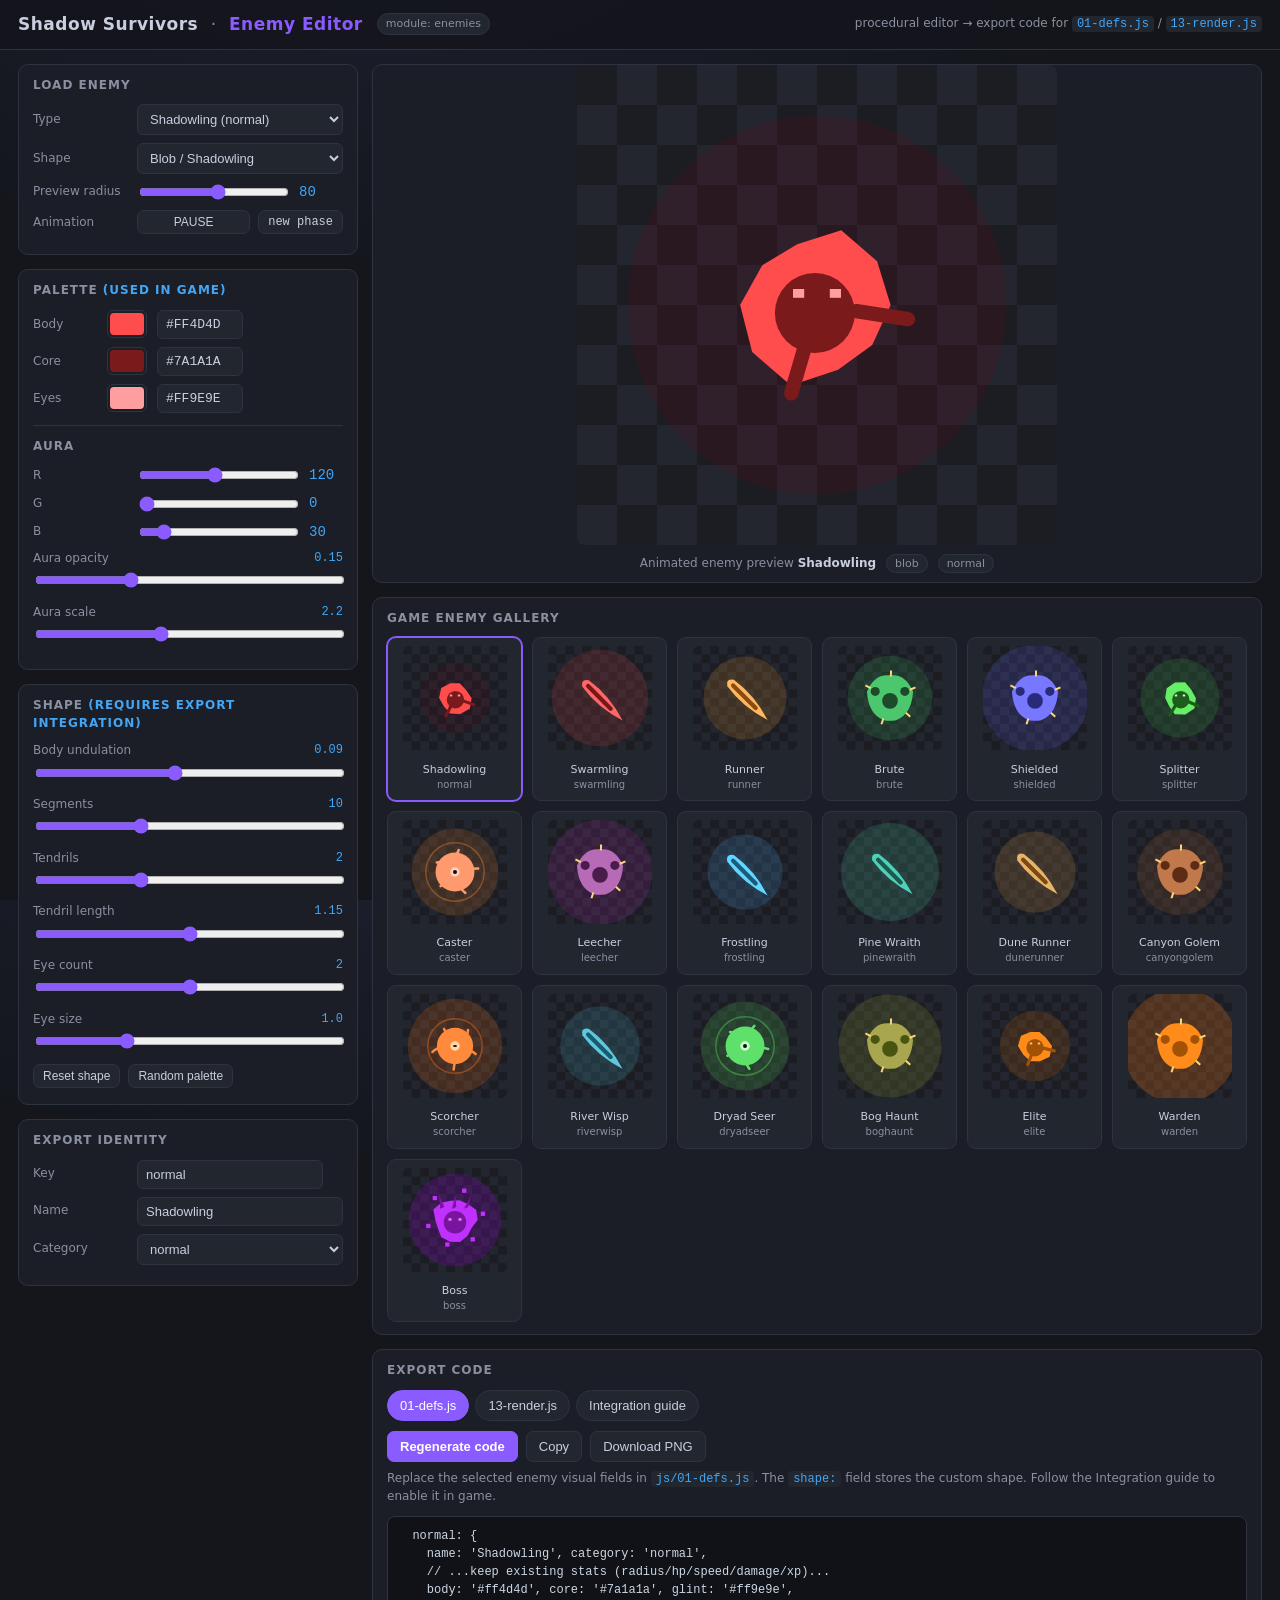
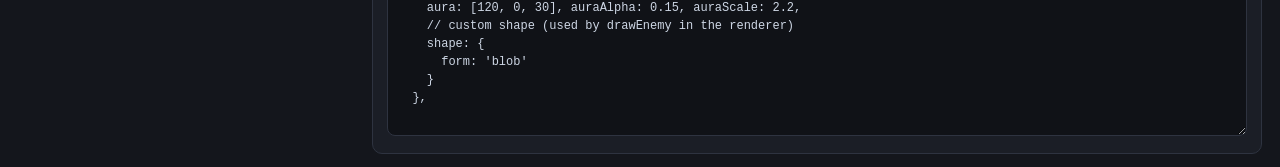
==== commit 86ba8ba5: "Improve biome detail, dense grass performance and music boundaries" ====
--- a/enemy-editor.html
+++ b/enemy-editor.html
@@ -1,5 +1,5 @@
 <!DOCTYPE html>
-<html lang="it">
+<html lang="en">
 <head>
 <meta charset="UTF-8">
 <meta name="viewport" content="width=device-width, initial-scale=1.0">
@@ -128,9 +128,9 @@
 
 <header>
   <h1>Shadow Survivors <span class="sep">·</span> <em>Enemy Editor</em></h1>
-  <span class="badge">modulo: nemici</span>
+  <span class="badge">module: enemies</span>
   <span class="grow"></span>
-  <span class="hint" style="margin:0">editor procedurale → esporta codice per <code>01-defs.js</code> / <code>13-render.js</code></span>
+  <span class="hint" style="margin:0">procedural editor → export code for <code>01-defs.js</code> / <code>13-render.js</code></span>
 </header>
 
 <main>
@@ -138,46 +138,46 @@
   <div class="col-left">
 
     <div class="panel">
-      <h2>Carica nemico</h2>
+      <h2>Load enemy</h2>
       <div class="row">
-        <span class="label">Tipo</span>
+        <span class="label">Type</span>
         <select id="enemySel"></select>
       </div>
       <div class="row">
-        <span class="label">Forma</span>
+        <span class="label">Shape</span>
         <select id="formSel">
           <option value="blob">Blob / Shadowling</option>
-          <option value="fast">Velocista (Stalker)</option>
+          <option value="fast">Runner (Stalker)</option>
           <option value="tank">Tank / Warden</option>
           <option value="ranged">Caster (Shade)</option>
           <option value="boss">Boss (Shadow Lord)</option>
-          <option value="custom">Disegno libero (punti + cerchi)</option>
+          <option value="custom">Free drawing (points + circles)</option>
         </select>
       </div>
       <div class="row">
-        <span class="label">Raggio prev.</span>
+        <span class="label">Preview radius</span>
         <input id="radiusRange" type="range" min="24" max="130" step="1" value="80" style="flex:1">
         <span class="val" id="radiusVal" style="color:var(--accent2);font-family:Consolas,monospace;width:44px"></span>
       </div>
       <div class="row">
-        <span class="label">Animazione</span>
-        <button id="pauseBtn" class="small" style="flex:1">PAUSA</button>
-        <button id="phaseBtn" class="small">nuova fase</button>
+        <span class="label">Animation</span>
+        <button id="pauseBtn" class="small" style="flex:1">PAUSE</button>
+        <button id="phaseBtn" class="small">new phase</button>
       </div>
     </div>
 
     <div class="panel">
-      <h2>Paletta <b>(già nel gioco)</b></h2>
+      <h2>Palette <b>(used in game)</b></h2>
       <div class="color-row">
-        <span class="name">Corpo</span>
+        <span class="name">Body</span>
         <input type="color" id="cBody"><input type="text" class="hex" id="hBody" maxlength="9">
       </div>
       <div class="color-row">
-        <span class="name">Nucleo</span>
+        <span class="name">Core</span>
         <input type="color" id="cCore"><input type="text" class="hex" id="hCore" maxlength="9">
       </div>
       <div class="color-row">
-        <span class="name">Occhi</span>
+        <span class="name">Eyes</span>
         <input type="color" id="cGlint"><input type="text" class="hex" id="hGlint" maxlength="9">
       </div>
 
@@ -196,35 +196,35 @@
         <input id="aB" type="range" min="0" max="255" step="1" style="flex:1"><span class="val" id="aBV" style="font-family:Consolas,monospace;color:var(--accent2);width:34px"></span>
       </div>
       <div class="slider-row">
-        <div class="top"><span>Opacità aura</span><span class="val" id="aAlphaV"></span></div>
+        <div class="top"><span>Aura opacity</span><span class="val" id="aAlphaV"></span></div>
         <input id="aAlpha" type="range" min="0" max="0.5" step="0.01" value="0.18">
       </div>
       <div class="slider-row">
-        <div class="top"><span>Scala aura</span><span class="val" id="aScaleV"></span></div>
+        <div class="top"><span>Aura scale</span><span class="val" id="aScaleV"></span></div>
         <input id="aScale" type="range" min="1" max="4" step="0.1" value="2.2">
       </div>
     </div>
 
     <div class="panel" id="shapePanel">
-      <h2>Forma <b>(nuovo: funziona solo con export)</b></h2>
+      <h2>Shape <b>(requires export integration)</b></h2>
       <div id="shapeCtrls"></div>
       <div class="set">
-        <button id="resetFormBtn" class="small">Ripristina forma</button>
-        <button id="randPalBtn" class="small">Paletta casuale</button>
+        <button id="resetFormBtn" class="small">Reset shape</button>
+        <button id="randPalBtn" class="small">Random palette</button>
       </div>
     </div>
 
     <div class="panel" id="designPanel" style="display:none">
-      <h2>Disegno libero <b>(punti + forme)</b></h2>
+      <h2>Free drawing <b>(points + shapes)</b></h2>
       <div class="tools">
-        <button data-tool="select" class="tool on">Sposta</button>
-        <button data-tool="poly" class="tool">Aggiungi punto</button>
-        <button data-tool="circle" class="tool">Cerchio</button>
-        <button data-tool="ellipse" class="tool">Ellisse</button>
-        <button data-tool="erase" class="tool">Cancella</button>
+        <button data-tool="select" class="tool on">Move</button>
+        <button data-tool="poly" class="tool">Add point</button>
+        <button data-tool="circle" class="tool">Circle</button>
+        <button data-tool="ellipse" class="tool">Ellipse</button>
+        <button data-tool="erase" class="tool">Erase</button>
       </div>
       <div class="row" style="margin-top:10px">
-        <span class="label">Snap griglia</span>
+        <span class="label">Grid snap</span>
         <select id="snapSel" style="flex:1">
           <option value="0">No</option>
           <option value="0.1">0.1</option>
@@ -233,87 +233,87 @@
         </select>
       </div>
       <div class="row">
-        <span class="label">Liscio</span>
+        <span class="label">Smoothing</span>
         <select id="smoothSel" style="flex:1">
-          <option value="0">Spigoloso</option>
-          <option value="1" selected>Morbido</option>
-          <option value="2">Molto morbido</option>
+          <option value="0">Angular</option>
+          <option value="1" selected>Smooth</option>
+          <option value="2">Very smooth</option>
         </select>
       </div>
       <div class="set">
-        <button id="undoBtn" class="small">Annulla (Ctrl+Z)</button>
-        <button id="dupBtn" class="small">Duplica</button>
+        <button id="undoBtn" class="small">Undo (Ctrl+Z)</button>
+        <button id="dupBtn" class="small">Duplicate</button>
         <button id="flipHBtn" class="small">Flip H</button>
         <button id="flipVBtn" class="small">Flip V</button>
-        <button id="rotBtn" class="small">Ruota 15°</button>
+        <button id="rotBtn" class="small">Rotate 15°</button>
       </div>
 
       <hr style="margin:12px 0;border:none;border-top:1px solid var(--line)">
 
       <div class="row">
-        <span class="label">Stile di</span>
+        <span class="label">Style of</span>
         <b id="selInfo" style="flex:1;color:var(--accent2);text-transform:capitalize">—</b>
       </div>
       <div class="row">
-        <span class="label">Riempimento</span>
+        <span class="label">Fill</span>
         <select id="fillSel" style="flex:1" disabled>
-          <option value="body">Corpo</option>
-          <option value="core">Nucleo</option>
-          <option value="glint">Occhi</option>
-          <option value="none">Nessuno</option>
-          <option value="hex">Esadecimale…</option>
+          <option value="body">Body</option>
+          <option value="core">Core</option>
+          <option value="glint">Eyes</option>
+          <option value="none">None</option>
+          <option value="hex">Hexadecimal…</option>
         </select>
         <input type="color" id="fillHex" value="#7a4cff" style="display:none;width:34px;height:26px;padding:0">
       </div>
       <div class="row">
-        <span class="label">Opacità</span>
+        <span class="label">Opacity</span>
         <input id="fillARange" type="range" min="5" max="100" step="5" value="100" style="flex:1" disabled>
         <span class="val" id="fillAVal" style="font-family:Consolas,monospace">100%</span>
       </div>
       <div class="row">
-        <span class="label">Bordo</span>
+        <span class="label">Outline</span>
         <select id="strokeSel" style="flex:1" disabled>
-          <option value="none">Nessuno</option>
-          <option value="body">Corpo</option>
-          <option value="core">Nucleo</option>
-          <option value="glint">Occhi</option>
-          <option value="hex">Esadecimale…</option>
+          <option value="none">None</option>
+          <option value="body">Body</option>
+          <option value="core">Core</option>
+          <option value="glint">Eyes</option>
+          <option value="hex">Hexadecimal…</option>
         </select>
         <input type="color" id="strokeHex" value="#ffffff" style="display:none;width:34px;height:26px;padding:0">
       </div>
       <div class="row">
-        <span class="label">Spessore</span>
+        <span class="label">Width</span>
         <input id="strokeWRange" type="range" min="1" max="10" step="0.5" value="2" style="flex:1" disabled>
         <span class="val" id="strokeWVal" style="font-family:Consolas,monospace">2</span>
       </div>
       <div class="row" id="rotRow" style="display:none">
-        <span class="label">Rotazione</span>
+        <span class="label">Rotation</span>
         <input id="rotRange" type="range" min="0" max="360" step="5" value="0" style="flex:1" disabled>
         <span class="val" id="rotVal" style="font-family:Consolas,monospace">0°</span>
       </div>
       <div class="row">
-        <span class="label">Ordine</span>
-        <button id="backBtn" class="small" disabled>Dietro</button>
-        <button id="frontBtn" class="small" disabled>Davanti</button>
-        <button id="behindBtn" class="small" disabled>Dietro corpo</button>
+        <span class="label">Order</span>
+        <button id="backBtn" class="small" disabled>Back</button>
+        <button id="frontBtn" class="small" disabled>Front</button>
+        <button id="behindBtn" class="small" disabled>Behind body</button>
       </div>
       <div class="set">
-        <button id="clearBtn" class="small">Svuota disegno</button>
-        <button id="sampleBtn" class="primary small">Carica esempio</button>
+        <button id="clearBtn" class="small">Clear drawing</button>
+        <button id="sampleBtn" class="primary small">Load example</button>
       </div>
       <p class="hint" style="margin:10px 0 0">
-        Trascina punti e forme. Sul <b>bordo</b> di una forma lo ridimensioni; per le
-        ellissi c'è la <b>maniglia di rotazione</b> in alto. <b>Frecce</b>: sposta di
-        poco, <b>Ctrl+Z</b>: annulla. Clicca dentro il poligono per stilizzarlo.
-        Coordinate in <code>unità di raggio</code> del nemico.
+        Drag points and shapes. Drag a shape's <b>edge</b> to resize it.
+        Ellipses have a <b>rotation handle</b> at the top. Use <b>arrow keys</b>
+        to nudge and <b>Ctrl+Z</b> to undo. Click inside the polygon to edit its style.
+        Coordinates use the enemy's <code>radius units</code>.
       </p>
     </div>
 
     <div class="panel">
-      <h2>Identità export</h2>
-      <div class="row"><span class="label">Key</span><input id="outKey" type="text" value="myenemy" placeholder="es. myenemy"></div>
-      <div class="row"><span class="label">Nome</span><input id="outName" type="text" value="My Enemy" style="flex:1"></div>
-      <div class="row"><span class="label">Categoria</span>
+      <h2>Export identity</h2>
+      <div class="row"><span class="label">Key</span><input id="outKey" type="text" value="myenemy" placeholder="e.g. myenemy"></div>
+      <div class="row"><span class="label">Name</span><input id="outName" type="text" value="My Enemy" style="flex:1"></div>
+      <div class="row"><span class="label">Category</span>
         <select id="outCat">
           <option>normal</option><option>elite</option><option>warden</option><option>boss</option>
         </select>
@@ -326,35 +326,35 @@
     <div class="stage">
       <canvas id="preview" width="480" height="480" style="width:100%;max-width:560px;aspect-ratio:1"></canvas>
       <div class="stage-info">
-        Anteprima animata del nemico <b id="stageName"></b>
+        Animated enemy preview <b id="stageName"></b>
         <span id="stageForm" class="badge" style="margin-left:6px">blob</span>
         <span id="stageKey" class="badge" style="margin-left:6px"></span>
       </div>
     </div>
 
     <div class="panel">
-      <h2>Galleria nemici del gioco</h2>
+      <h2>Game enemy gallery</h2>
       <div class="gallery" id="gallery"></div>
     </div>
 
     <div class="panel">
-      <h2>Export codice</h2>
+      <h2>Export code</h2>
       <div class="tabs">
         <button data-tab="def" class="on">01-defs.js</button>
         <button data-tab="func">13-render.js</button>
-        <button data-tab="how">Come integrare</button>
+        <button data-tab="how">Integration guide</button>
       </div>
       <div class="set" style="margin-bottom:8px">
-        <button id="regenBtn" class="primary">Rigenera codice</button>
-        <button id="copyBtn">Copia</button>
-        <button id="pngBtn">Scarica PNG</button>
+        <button id="regenBtn" class="primary">Regenerate code</button>
+        <button id="copyBtn">Copy</button>
+        <button id="pngBtn">Download PNG</button>
       </div>
       <div data-pane="def">
-        <p class="hint">Sostituisce i campi visuali del nemico scelto in <code>js/01-defs.js</code>. La chiave <code>shape:</code> applica la forma personalizzata (attiva in gioco seguendo la tab "Come integrare").</p>
+        <p class="hint">Replace the selected enemy visual fields in <code>js/01-defs.js</code>. The <code>shape:</code> field stores the custom shape. Follow the Integration guide to enable it in game.</p>
         <textarea id="codeDef" class="code" readonly spellcheck="false"></textarea>
       </div>
       <div data-pane="func" style="display:none">
-        <p class="hint">Funzione completa <code>drawEnemy</code> + default per ogni forma: da incollare a livello top in <code>js/13-render.js</code>.</p>
+        <p class="hint">Complete <code>drawEnemy</code> function and shape defaults. Add them at the top level of <code>js/13-render.js</code>.</p>
         <textarea id="codeFunc" class="code big" readonly spellcheck="false"></textarea>
       </div>
       <div data-pane="how" style="display:none">
@@ -445,44 +445,44 @@
 /* ---------- slider configurabili per forma ---------- */
 const SHAPE_SLIDERS = {
   blob: [
-    ['lumps','Ondulazione corpo',0,0.2,0.01,2],
-    ['segments','Frammenti',6,18,1,0],
-    ['tendrils','Tentacoli',0,6,1,0],
-    ['tendrilLen','Lungh. tentacoli',0.3,2,0.05,2],
-    ['eyes','Numero occhi',0,4,1,0],
-    ['eyeSize','Dimensione occhi',0.2,3,0.1,1]
+    ['lumps','Body undulation',0,0.2,0.01,2],
+    ['segments','Segments',6,18,1,0],
+    ['tendrils','Tendrils',0,6,1,0],
+    ['tendrilLen','Tendril length',0.3,2,0.05,2],
+    ['eyes','Eye count',0,4,1,0],
+    ['eyeSize','Eye size',0.2,3,0.1,1]
   ],
   fast: [
-    ['nose','Naso (punta)',1,3,0.1,1],
-    ['tail','Lunghezza coda',0.4,3,0.1,1],
-    ['width','Larghezza',0.2,1,0.01,2],
-    ['tailW','Apertura coda',0.1,0.7,0.01,2],
-    ['spine','Spina dorsale',0,1,1,0],
-    ['eyeSize','Dimensione occhi',0.2,3,0.1,1],
-    ['angle','Angolo (in editor)',0,6.283,0.01,2]
+    ['nose','Nose length',1,3,0.1,1],
+    ['tail','Tail length',0.4,3,0.1,1],
+    ['width','Width',0.2,1,0.01,2],
+    ['tailW','Tail spread',0.1,0.7,0.01,2],
+    ['spine','Spine',0,1,1,0],
+    ['eyeSize','Eye size',0.2,3,0.1,1],
+    ['angle','Preview angle',0,6.283,0.01,2]
   ],
   tank: [
-    ['spikes','Picchi corona',0,9,1,0],
-    ['crownLen','Lungh. picchi',3,24,1,0],
-    ['coreSize','Nucleo petto',0.1,0.8,0.01,2],
-    ['studs','Stud spallacci',0,1,1,0]
+    ['spikes','Crown spikes',0,9,1,0],
+    ['crownLen','Spike length',3,24,1,0],
+    ['coreSize','Chest core',0.1,0.8,0.01,2],
+    ['studs','Shoulder studs',0,1,1,0]
   ],
   ranged: [
-    ['tendrils','Tentacoli',0,10,1,0],
-    ['tendrilLen','Lungh. tentacoli',0.5,2.5,0.05,2],
-    ['halo','Alone',0,1,1,0],
-    ['eyeSize','Dimensione occhio',0.2,3,0.1,1],
-    ['blink','Battito occhio',0,1,1,0]
+    ['tendrils','Tendrils',0,10,1,0],
+    ['tendrilLen','Tendril length',0.5,2.5,0.05,2],
+    ['halo','Halo',0,1,1,0],
+    ['eyeSize','Eye sizeo',0.2,3,0.1,1],
+    ['blink','Blinking',0,1,1,0]
   ],
   boss: [
-    ['horns','Corni',0,7,1,0],
-    ['hornLen','Lungh. corni',0.6,2.2,0.05,2],
-    ['hornCurl','Curvatura corni',0,0.8,0.01,2],
-    ['hornW','Spessore corni',0.05,0.4,0.01,2],
-    ['coreSize','Nucleo cuore',0.2,1,0.01,2],
-    ['lumps','Ondulazione',0,0.25,0.01,2],
-    ['shards','Schegge orbitali',0,12,1,0],
-    ['eyes','Numero occhi',0,4,1,0]
+    ['horns','Horns',0,7,1,0],
+    ['hornLen','Horn length',0.6,2.2,0.05,2],
+    ['hornCurl','Horn curl',0,0.8,0.01,2],
+    ['hornW','Horn width',0.05,0.4,0.01,2],
+    ['coreSize','Heart core',0.2,1,0.01,2],
+    ['lumps','Undulation',0,0.25,0.01,2],
+    ['shards','Orbiting shards',0,12,1,0],
+    ['eyes','Eye count',0,4,1,0]
   ]
 };
 
@@ -1151,10 +1151,10 @@
   var L = [];
   L.push("  " + S.key + ": {");
   L.push("    name: '" + S.name + "', category: '" + S.cat + "',");
-  L.push("    // ...stat (radius/hp/speed/damage/xp) invariate...");
+  L.push("    // ...keep existing stats (radius/hp/speed/damage/xp)...");
   L.push("    body: '" + S.body + "', core: '" + S.core + "', glint: '" + S.glint + "',");
   L.push("    aura: [" + S.aura.join(', ') + "], auraAlpha: " + S.auraAlpha + ", auraScale: " + S.auraScale + ",");
-  L.push("    // forma personalizzata (usata da drawEnemy in 13-render.js)");
+  L.push("    // custom shape (used by drawEnemy in the renderer)");
   L.push("    shape: {");
   for (var i = 0; i < keys.length; i++) {
     var v = sh[keys[i]];
@@ -1173,7 +1173,7 @@
 "/* --------------------------------------------------------------------------\n" +
 "  SHADOW SURVIVORS — drawEnemy: render procedurale dei nemici (esportato dal\n" +
 "  tuo Enemy Editor). Incolla questo blocco a livello top-level in js/13-render.js\n" +
-"  (prima della funzione render()). Vedi la tab 'Come integrare' per attivarlo.\n" +
+"  (prima della funzione render()). Vedi la tab 'Integration guide' per attivarlo.\n" +
 "--------------------------------------------------------------------------- */\n\n";
   header += "var ENEMY_SHAPE_DEFAULTS = {\n";
   var forms = ['blob', 'fast', 'tank', 'ranged', 'boss', 'custom'];
@@ -1224,87 +1224,21 @@
 
 function howSnippet() {
   return [
-    "/* ====== COME INTEGRARE LA FORMA PERSONALIZZATA NEL GIOCO ====== */",
-    "",
-    "1) Apri js/01-defs.js e aggiungi la chiave `shape:` al def del nemico",
-    "   (viene generata nella tab '01-defs.js'):",
-    "",
-    "     " + S.key + ": {",
-    "       ...",
-    "       shape: { form: '" + S.form + "', ... }",
-    "     },",
-    "",
-    "2) Aggiungi `shape: def.shape` all'oggetto di spawn in js/07-entities.js",
-    "   (quando il nemico nasce, così e.shape è disponibile al render):",
-    "",
-    "     const base = {",
-    "       ...",
-    "       body: def.body, core: def.core, glint: def.glint,",
-    "       shape: def.shape,          // <-- aggiungi questa riga",
-    "     };",
-    "",
-    "3) Incolla il blocco della tab '13-render.js' a livello top-level in",
-    "   js/13-render.js (prima della funzione render()).",
-    "",
-    "4) Nel loop dei nemici (intorno a riga ~3147), trasforma il dispatch delle",
-    "   forme in un if personalizzato. CERCA:",
-    "",
-    "       if (form === 'boss') {",
-    "",
-    "   e SOSTITUISCI con:",
-    "",
-    "       if (e.shape) {",
-    "         drawEnemy(ctx, sx, sy, R, t, eph, enemyFace(e, enemyShapeParams(e)));",
-    "       }",
-    "       else if (form === 'boss') {",
-    "",
-    "   (il resto della catena if/else rimane com'è come ramo di fallback).",
-    "   `R`, `t`, `eph`, `sx`, `sy`, `ctx` sono già nello scope del loop.",
-    "",
-    "5) Nota: un nemico senza chiave shape continua a usare il render originale,",
-    "   quindi aggiungendola solo ai nemici che modifichi non rompi nulla.",
-    "",
-    "6) Suggerimenti:",
-    "   - La palette (body/core/glint/aura...) si può cambiare DENTRO il def,",
-    "     funziona già da subito senza passi 2-4 (è il vecchio sistema).",
-    "   - La forma 'fast' è disegnata 'di profilo': usa enemyFace() così punta",
-    "     sempre verso il player nel gioco, mentre qui nell'editor c'è lo",
-    "     slider 'Angolo (in editor)' solo per l'anteprima.",
-    "",
-    "7) MODALITÀ 'Disegno libero' (forma custom):",
-    "   - Seleziona 'Disegno libero (punti + cerchi)' nel selettore Forma e",
-    "     disegna: 'Aggiungi punto' per il contorno, 'Cerchio' / 'Ellisse' per",
-    "     gli occhi/decorazioni, 'Sposta' per trascinare, 'Cancella' per rimuovere.",
-    "   - Tieni premuto per adattare il raggio durante la creazione.",
-    "   - Clicca DENTRO il poligono in modalità 'Sposta' per selezionarlo",
-    "     e modificare il suo riempimento e bordo nel pannello Stile.",
-    "   - Seleziona una forma (cerchio/ellisse) e usa il pannello Stile per",
-    "     cambiare colore riempimento, opacità, colore/spessore bordo e rotazione.",
-    "   - Bottoni: 'Duplica' / 'Flip H / V' / 'Ruota 15°' + 'Dietro/Davanti' /",
-    "     'Dietro corpo' per l'ordine di disegno. Le forme dietro il corpo sono",
-    "     disegnate prima del poligono (utile per occhi nascosti sotto un cappuccio).",
-    "   - Le coordinate sono salvate in UNITÀ DI RAGGIO (1 = raggio di",
-    "     collisione), quindi il disegno si adatta alla grandezza del nemico",
-    "     in gioco (cambiata dal def.radius).",
-    "   - Griglia di snap opzionale (0.1 / 0.25 / 0.5).",
-    "   - La forma custom usa la stessa paletta del def (body/core/glint) e",
-    "     l'aura, quindi i colori li gestisci come sempre.",
-    "   - Nel def esportato la voce sarà:",
-    "",
-    "       shape: {",
-    "         form: 'custom',",
-    "         geom: {",
-    "           smooth: 1,",
-    "           poly: [[0,-1.3], ...],",
-    "           polyStyle: { fill:'body', stroke:'none', strokeW:2 },",
-    "           shapes: [",
-    "             {x:0.55,y:-0.3,r:0.28,fill:'glint'},",
-    "             {x:0,y:0.6,rx:0.66,ry:0.26,t:'e',fill:'core'},",
-    "             {x:0.9,y:0.1,r:0.13,fill:'glint',behind:true}",
-    "           ]",
-    "         }",
-    "       },",
-    ""
+    'CUSTOM ENEMY SHAPE INTEGRATION',
+    '',
+    '1. Export the enemy definition and add its shape field to js/01-defs.js.',
+    '2. Copy shape: def.shape into the spawn object in js/07-entities.js.',
+    '3. Add the exported drawEnemy function and helpers to your renderer.',
+    '4. Dispatch entities with e.shape to drawEnemy; retain the existing renderer as fallback.',
+    '   The current living-shadow renderer is in js/26-living-shadows.js.',
+    '',
+    'FREE DRAWING',
+    'Add point traces the polygon. Circle and Ellipse add eyes or details.',
+    'Move selects and drags shapes; Erase removes them. Hold while creating to adjust size.',
+    'Use the Style panel for fill, opacity, outline width and rotation.',
+    'Duplicate, flip and rotate shapes, then use Back/Front or Behind body for layering.',
+    'Coordinates use radius units: 1 equals the collision radius.',
+    'Optional grid snapping: 0.1 / 0.25 / 0.5. All colors use the exported palette.'
   ].join('\n');
 }
 
@@ -1340,9 +1274,9 @@
   var ta = pane === 'def' ? $('codeDef') : pane === 'func' ? $('codeFunc') : $('codeHow');
   ta.select();
   document.execCommand('copy');
-  this.textContent = 'COPIATO';
+  this.textContent = 'COPIED';
   var btn = this;
-  setTimeout(function () { btn.textContent = 'Copia'; }, 1400);
+  setTimeout(function () { btn.textContent = 'Copy'; }, 1400);
 });
 
 $('pngBtn').addEventListener('click', function () {
@@ -1378,7 +1312,7 @@
 var paused = false;
 $('pauseBtn').addEventListener('click', function () {
   paused = !paused;
-  this.textContent = paused ? 'RIPRENDI' : 'PAUSA';
+  this.textContent = paused ? 'RESUME' : 'PAUSE';
 });
 $('phaseBtn').addEventListener('click', function () {
   numPhase = Math.random() * Math.PI * 2;
@@ -1800,8 +1734,8 @@
   $('rotRow').style.display = isE ? '' : 'none';
   $('backBtn').disabled = !sh; $('frontBtn').disabled = !sh; $('behindBtn').disabled = !sh;
   $('selInfo').textContent = !S.sel ? '—'
-    : sh ? (isE ? 'Ellisse' : 'Cerchio')
-    : 'Poligono';
+    : sh ? (isE ? 'Ellipse' : 'Circle')
+    : 'Polygon';
   if (!t) return;
   setStyleControl(t.fill, $('fillSel'), $('fillHex'));
   $('fillARange').value = Math.round((t.fillA != null ? t.fillA : 1) * 100);
@@ -1814,7 +1748,7 @@
     $('rotRange').value = Math.round(sh.rot || 0);
     $('rotVal').textContent = Math.round(sh.rot || 0) + '°';
   }
-  $('behindBtn').textContent = sh && sh.behind ? 'Davanti corpo' : 'Dietro corpo';
+  $('behindBtn').textContent = sh && sh.behind ? 'In front of body' : 'Behind body';
 }
 function applyStyleFromUI() {
   var t = selTarget();
